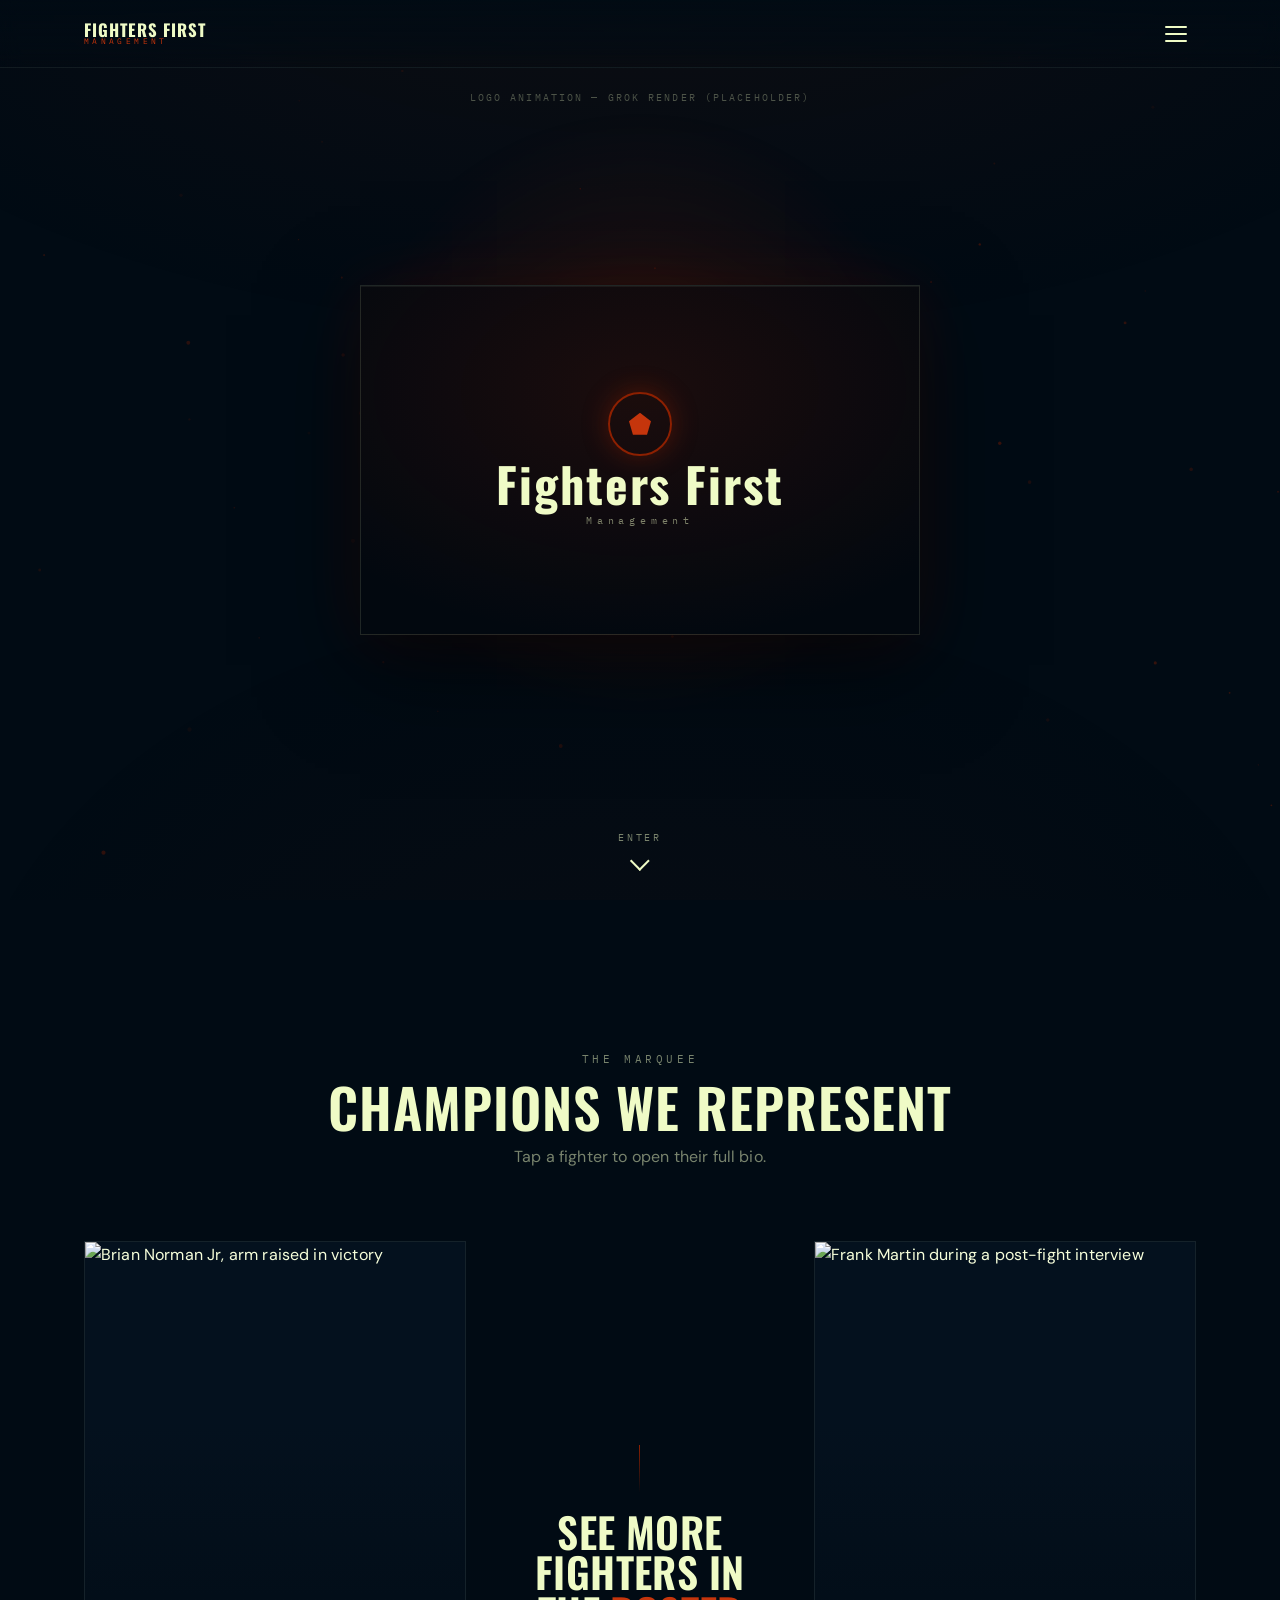
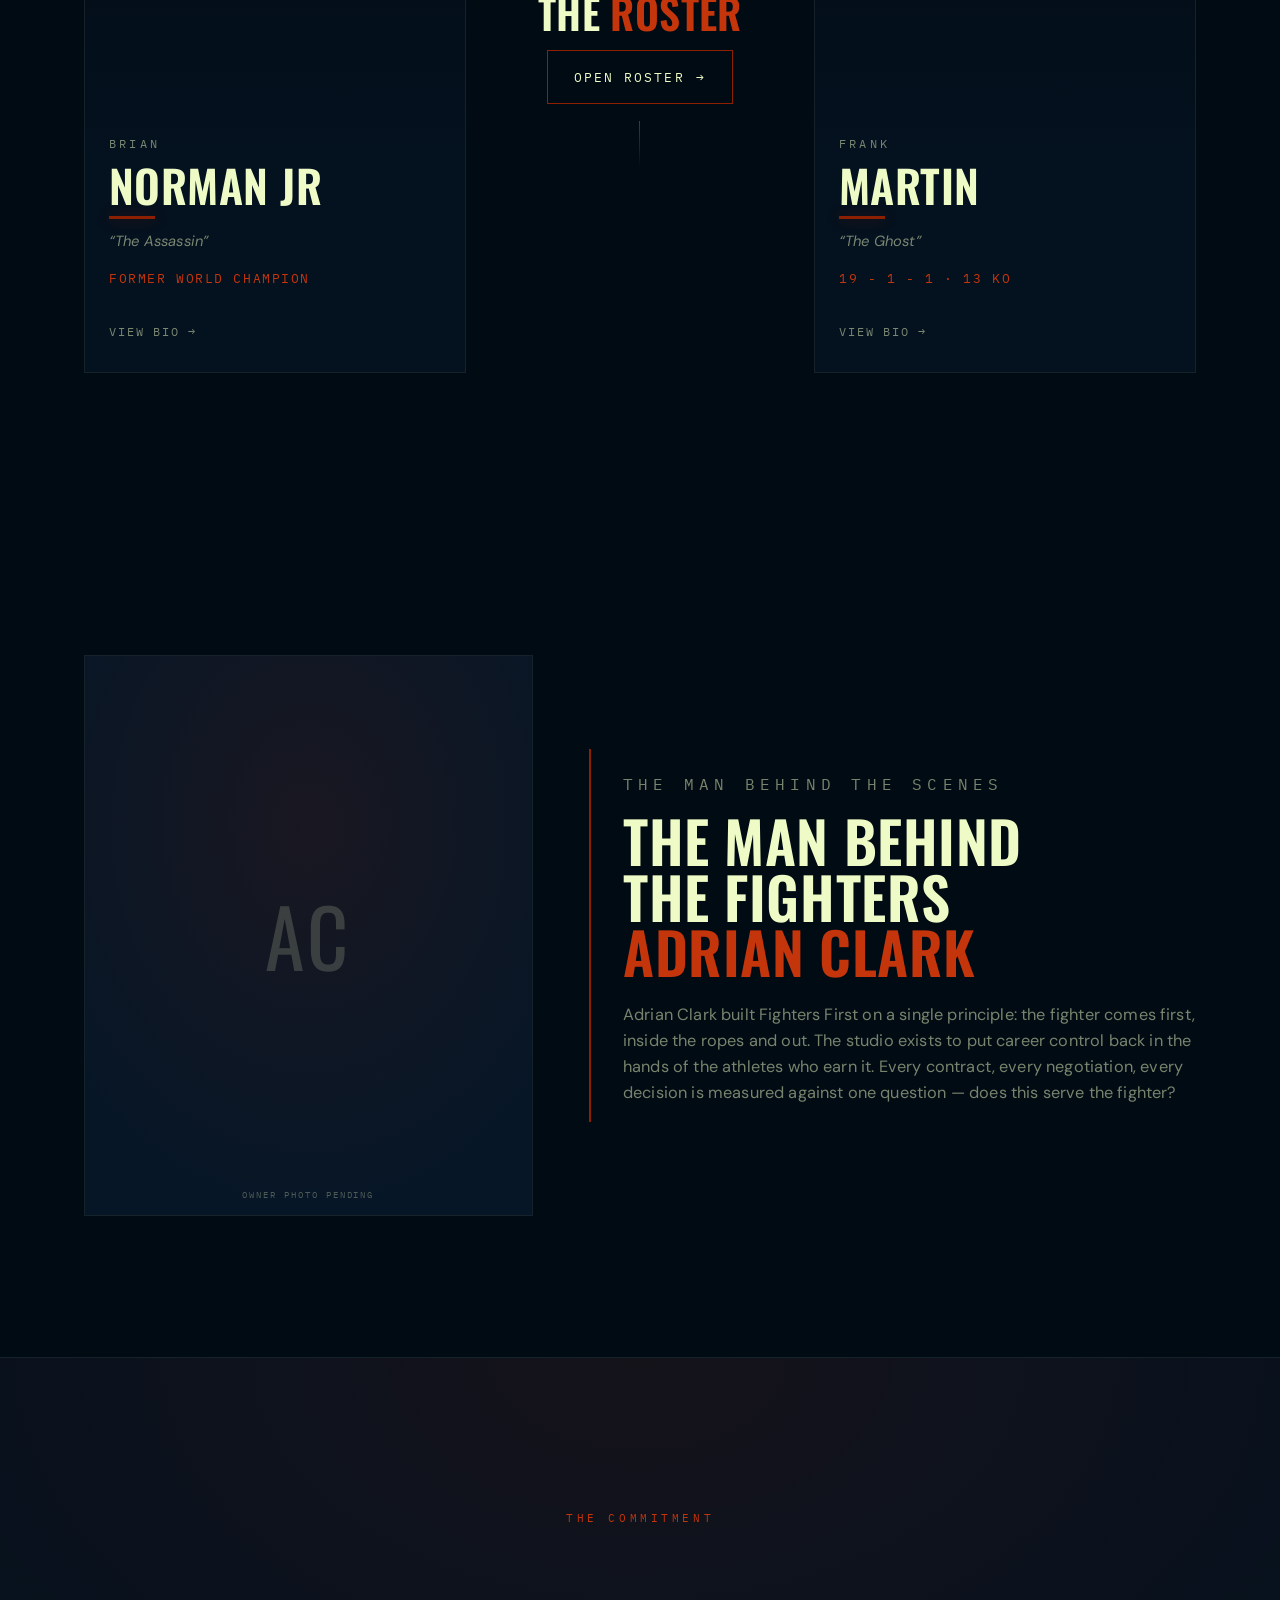
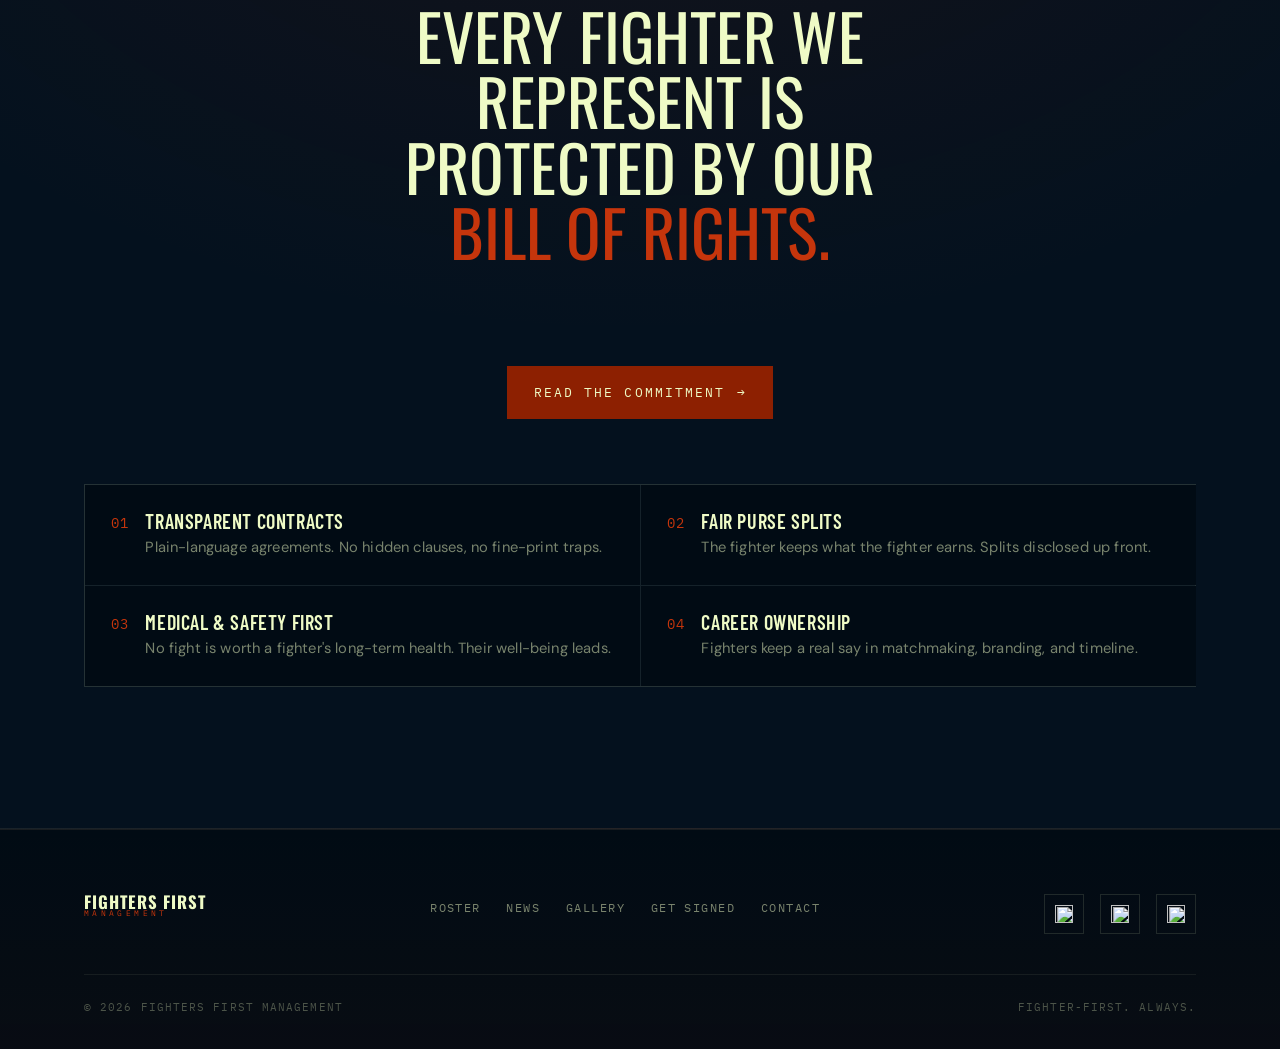
==== index.html @ c99db6a7 "Build Fighters First Management multi-page site Mobile-first vanilla HTML/CSS/JS site for fightersfi" ====
<!DOCTYPE html>
<html lang="en">
<head>
  <meta charset="UTF-8" />
  <meta name="viewport" content="width=device-width, initial-scale=1.0" />
  <title>Fighters First Management — Dark Luxury Boxing Management</title>
  <meta name="description" content="Fighters First Management — a fighter-first boxing management studio. Every fighter we represent is protected by our Bill of Rights." />

  <!-- Fonts -->
  <link rel="preconnect" href="https://fonts.googleapis.com" />
  <link rel="preconnect" href="https://fonts.gstatic.com" crossorigin />
  <link href="https://fonts.googleapis.com/css2?family=Oswald:wght@400;500;600;700&family=Barlow+Condensed:wght@500;600;700&family=IBM+Plex+Mono:wght@400;500;600&family=DM+Sans:opsz,wght@9..40,400;9..40,500&display=swap" rel="stylesheet" />

  <link rel="stylesheet" href="styles.css" />
  <noscript><style>.reveal{opacity:1!important;transform:none!important}</style></noscript>
</head>
<body>
  <!-- persistent spark backdrop -->
  <canvas id="spark-canvas" aria-hidden="true"></canvas>

  <!-- ===================== NAV ===================== -->
  <header class="nav">
    <div class="nav__inner">
      <a class="nav-brand" href="index.html" aria-label="Fighters First Management — home">
        <!-- logo-anim-container placeholder (nav variant) for injected mark -->
        <span class="nav-logo logo-anim-container--nav">
          <b>Fighters First</b>
          <span>Management</span>
        </span>
      </a>

      <nav class="nav__links" aria-label="Primary">
        <a href="fighters.html">Roster</a>
        <a href="news.html">News</a>
        <a href="gallery.html">Gallery</a>
        <a href="contact.html">Get Signed</a>
        <a href="contact.html#reach" class="nav__cta">Contact</a>
      </nav>

      <button class="nav__burger" aria-label="Open menu" aria-expanded="false" aria-controls="menu">
        <span></span><span></span><span></span>
      </button>
    </div>
  </header>

  <!-- full-screen overlay menu -->
  <nav class="nav__overlay" id="menu" aria-label="Mobile">
    <a href="fighters.html"><span class="idx">01</span> Roster</a>
    <a href="news.html"><span class="idx">02</span> News</a>
    <a href="gallery.html"><span class="idx">03</span> Gallery</a>
    <a href="contact.html"><span class="idx">04</span> Get Signed</a>
    <a href="contact.html#reach"><span class="idx">05</span> Contact</a>
  </nav>

  <main class="page">
    <!-- ===================== HERO ===================== -->
    <section class="hero">
      <p class="logo-note">Logo animation — Grok render (placeholder)</p>
      <div class="hero__glow" aria-hidden="true"></div>

      <!-- logo-anim-container: leave for injecting Grok animation later -->
      <div class="logo-anim-container" role="img" aria-label="Fighters First Management logo">
        <!-- PLACEHOLDER: replace .logo-fallback with rendered logo animation -->
        <div class="logo-fallback">
          <span class="emblem" aria-hidden="true"></span>
          <span class="mark">Fighters First</span>
          <span class="sub">Management</span>
        </div>
      </div>

      <a href="#featured" class="scroll-cue" aria-label="Scroll to fighters">
        <span>Enter</span>
        <span class="chev" aria-hidden="true"></span>
      </a>
    </section>

    <!-- ===================== FEATURED FIGHTERS ===================== -->
    <section class="section featured" id="featured">
      <div class="wrap">
        <div class="featured__head reveal">
          <p class="eyebrow">The Marquee</p>
          <h2>Champions We Represent</h2>
          <p>Tap a fighter to open their full bio.</p>
        </div>

        <div class="featured__grid">
          <!-- LEFT — Brian Norman Jr -->
          <a class="fcard reveal" data-delay="1" href="fighters.html?fighter=brian"
             aria-label="Brian Norman Jr — view full bio">
            <div class="fcard__media">
              <img src="https://static.wixstatic.com/media/1e0005_69a878da86a7429785004a36385ad197~mv2.jpg"
                   alt="Brian Norman Jr, arm raised in victory" loading="lazy" decoding="async" />
            </div>
            <div class="fcard__body">
              <p class="fcard__first">Brian</p>
              <h3 class="fcard__last">Norman Jr</h3>
              <p class="fcard__nick">&ldquo;The Assassin&rdquo;</p>
              <!-- data line spawns off the image -->
              <p class="fcard__data" data-line="Former World Champion">Former World Champion</p>
              <span class="fcard__view">View Bio <span aria-hidden="true">&rarr;</span></span>
            </div>
          </a>

          <!-- CENTER — roster CTA (per skeleton) -->
          <div class="roster-cta reveal" data-delay="2">
            <span class="rule" aria-hidden="true"></span>
            <h3>See more fighters in the <em>Roster</em></h3>
            <a class="btn" href="fighters.html">Open Roster <span class="arrow" aria-hidden="true">&rarr;</span></a>
            <span class="rule" aria-hidden="true"></span>
          </div>

          <!-- RIGHT — Frank Martin -->
          <a class="fcard reveal" data-delay="3" href="fighters.html?fighter=frank"
             aria-label="Frank Martin — view full bio">
            <div class="fcard__media">
              <img src="https://static.wixstatic.com/media/1e0005_d8a1cec409b442ae8f6fb10aa735d9eb~mv2.jpg"
                   alt="Frank Martin during a post-fight interview" loading="lazy" decoding="async" />
            </div>
            <div class="fcard__body">
              <p class="fcard__first">Frank</p>
              <h3 class="fcard__last">Martin</h3>
              <p class="fcard__nick">&ldquo;The Ghost&rdquo;</p>
              <p class="fcard__data" data-line="19 - 1 - 1  ·  13 KO">19 - 1 - 1  ·  13 KO</p>
              <span class="fcard__view">View Bio <span aria-hidden="true">&rarr;</span></span>
            </div>
          </a>
        </div>
      </div>
    </section>

    <!-- ===================== ADRIAN CLARK ===================== -->
    <section class="section owner" id="owner">
      <div class="wrap">
        <div class="owner__grid">
          <!-- owner hero pic -->
          <div class="owner__media reveal">
            <!-- PLACEHOLDER: Adrian Clark owner hero photo (no URL provided yet) -->
            <div class="ph-fill">
              <span class="ini">AC</span>
              <span class="tag">Owner Photo Pending</span>
            </div>
          </div>

          <div class="owner__body reveal" data-delay="1">
            <p class="eyebrow">The Man Behind The Scenes</p>
            <h2>The Man Behind<br />The Fighters<span class="name">Adrian Clark</span></h2>
            <!-- PLACEHOLDER copy — mission/philosophy, no fabricated biography -->
            <p>
              Adrian Clark built Fighters First on a single principle: the fighter comes first,
              inside the ropes and out. The studio exists to put career control back in the
              hands of the athletes who earn it. Every contract, every negotiation, every
              decision is measured against one question &mdash; does this serve the fighter?
            </p>
          </div>
        </div>
      </div>
    </section>

    <!-- ===================== BILL OF RIGHTS ===================== -->
    <section class="section bor" id="bill-of-rights">
      <div class="wrap">
        <p class="eyebrow reveal">The Commitment</p>
        <blockquote class="bor__quote reveal" data-delay="1">
          Every fighter we represent is protected by our <em>Bill of Rights.</em>
        </blockquote>
        <a class="btn btn--solid reveal" data-delay="2" href="#bor-list">
          Read The Commitment <span class="arrow" aria-hidden="true">&rarr;</span>
        </a>

        <!-- PLACEHOLDER: mission principles, not legal claims. Refine with real document. -->
        <ul class="bor-list" id="bor-list">
          <li class="reveal">
            <span class="num">01</span>
            <div>
              <h4>Transparent Contracts</h4>
              <p>Plain-language agreements. No hidden clauses, no fine-print traps.</p>
            </div>
          </li>
          <li class="reveal" data-delay="1">
            <span class="num">02</span>
            <div>
              <h4>Fair Purse Splits</h4>
              <p>The fighter keeps what the fighter earns. Splits disclosed up front.</p>
            </div>
          </li>
          <li class="reveal">
            <span class="num">03</span>
            <div>
              <h4>Medical &amp; Safety First</h4>
              <p>No fight is worth a fighter's long-term health. Their well-being leads.</p>
            </div>
          </li>
          <li class="reveal" data-delay="1">
            <span class="num">04</span>
            <div>
              <h4>Career Ownership</h4>
              <p>Fighters keep a real say in matchmaking, branding, and timeline.</p>
            </div>
          </li>
        </ul>
      </div>
    </section>
  </main>

  <!-- ===================== FOOTER ===================== -->
  <footer class="footer">
    <div class="wrap">
      <div class="footer__top">
        <a class="nav-brand" href="index.html" aria-label="Fighters First Management — home">
          <span class="nav-logo"><b>Fighters First</b><span>Management</span></span>
        </a>
        <ul class="footer__links">
          <li><a href="fighters.html">Roster</a></li>
          <li><a href="news.html">News</a></li>
          <li><a href="gallery.html">Gallery</a></li>
          <li><a href="contact.html">Get Signed</a></li>
          <li><a href="contact.html#reach">Contact</a></li>
        </ul>
        <div class="footer__social" aria-label="Social media">
          <a href="#" aria-label="Instagram" rel="noopener"><img src="https://cdn.simpleicons.org/instagram/EFFBC6" alt="" width="18" height="18" /></a>
          <a href="#" aria-label="X" rel="noopener"><img src="https://cdn.simpleicons.org/x/EFFBC6" alt="" width="18" height="18" /></a>
          <a href="#" aria-label="Facebook" rel="noopener"><img src="https://cdn.simpleicons.org/facebook/EFFBC6" alt="" width="18" height="18" /></a>
        </div>
      </div>
      <div class="footer__bar">
        <span>&copy; 2026 Fighters First Management</span>
        <span>Fighter-First. Always.</span>
      </div>
    </div>
  </footer>

  <script src="particles.js"></script>
  <script src="app.js"></script>
</body>
</html>
---- styles.css ----
/* ============================================================
   FIGHTERS FIRST MANAGEMENT — shared styles
   Design system:
     bg     #010B14   accent #8D2001   text #EFFBC6
   Vanilla CSS only. Mobile-first. Tested at 390px.
   ============================================================ */

/* ---------- Design tokens ---------- */
:root {
  --bg:            #010B14;
  --bg-panel:      #04111e;   /* lifted panel */
  --bg-panel-2:    #061626;
  --accent:        #8D2001;
  --accent-bright: #c5350c;
  --accent-glow:   rgba(141, 32, 1, 0.45);
  --text:          #EFFBC6;
  --text-muted:    rgba(239, 251, 198, 0.50);
  --text-faint:    rgba(239, 251, 198, 0.30);
  --hairline:      rgba(239, 251, 198, 0.12);
  --hairline-soft: rgba(239, 251, 198, 0.07);

  --font-display: 'Oswald', 'Barlow Condensed', sans-serif;
  --font-cond:    'Barlow Condensed', 'Oswald', sans-serif;
  --font-mono:    'IBM Plex Mono', 'Space Mono', monospace;
  --font-body:    'DM Sans', 'Inter', system-ui, sans-serif;

  --ease:     cubic-bezier(0.16, 1, 0.3, 1);
  --ease-out: cubic-bezier(0.32, 0.72, 0, 1);

  --maxw:   1240px;
  --nav-h:  68px;
  --pad-x:  clamp(1.25rem, 5vw, 4rem);
}

/* ---------- Reset / base ---------- */
*, *::before, *::after { box-sizing: border-box; }

html { -webkit-text-size-adjust: 100%; scroll-behavior: smooth; }

body {
  margin: 0;
  min-height: 100dvh;
  background: var(--bg);
  color: var(--text);
  font-family: var(--font-body);
  font-size: 16px;
  line-height: 1.6;
  letter-spacing: 0.01em;
  -webkit-font-smoothing: antialiased;
  text-rendering: optimizeLegibility;
  overflow-x: hidden;
}

img { max-width: 100%; display: block; }
a { color: inherit; text-decoration: none; }
button { font: inherit; color: inherit; cursor: pointer; border: none; background: none; }
ul { list-style: none; margin: 0; padding: 0; }

h1, h2, h3, h4 {
  font-family: var(--font-display);
  font-weight: 600;
  line-height: 1;
  text-transform: uppercase;
  letter-spacing: 0.01em;
  margin: 0;
}

::selection { background: var(--accent); color: var(--text); }

:focus-visible {
  outline: 2px solid var(--accent-bright);
  outline-offset: 3px;
  border-radius: 2px;
}

/* ---------- Persistent spark backdrop ---------- */
#spark-canvas {
  position: fixed;
  inset: 0;
  width: 100vw;
  height: 100dvh;
  z-index: 0;
  pointer-events: none;
  display: block;
}

/* radial ember vignette over the whole studio */
body::before {
  content: "";
  position: fixed;
  inset: 0;
  z-index: 0;
  pointer-events: none;
  background:
    radial-gradient(120% 80% at 50% -10%, rgba(141,32,1,0.10), transparent 60%),
    radial-gradient(100% 100% at 50% 120%, rgba(141,32,1,0.06), transparent 55%);
}

.page { position: relative; z-index: 1; }

/* ---------- Layout helpers ---------- */
.wrap {
  width: 100%;
  max-width: var(--maxw);
  margin-inline: auto;
  padding-inline: var(--pad-x);
}

.section { padding-block: clamp(4.5rem, 11vw, 9rem); }

.eyebrow {
  font-family: var(--font-mono);
  font-size: 0.7rem;
  letter-spacing: 0.32em;
  text-transform: uppercase;
  color: var(--accent-bright);
  display: inline-block;
}

/* Reveal-on-scroll (transform + opacity only) */
.reveal {
  opacity: 0;
  transform: translateY(26px);
  transition: opacity 0.85s var(--ease), transform 0.85s var(--ease);
  will-change: transform, opacity;
}
.reveal.in { opacity: 1; transform: none; }
.reveal[data-delay="1"] { transition-delay: 0.08s; }
.reveal[data-delay="2"] { transition-delay: 0.16s; }
.reveal[data-delay="3"] { transition-delay: 0.24s; }

/* ============================================================
   NAV
   ============================================================ */
.nav {
  position: fixed;
  top: 0; left: 0; right: 0;
  z-index: 60;
  height: var(--nav-h);
  display: flex;
  align-items: center;
  background: linear-gradient(180deg, rgba(1,11,20,0.92), rgba(1,11,20,0.55) 70%, transparent);
  backdrop-filter: blur(10px);
  -webkit-backdrop-filter: blur(10px);
  border-bottom: 1px solid var(--hairline-soft);
}
.nav__inner {
  width: 100%;
  max-width: var(--maxw);
  margin-inline: auto;
  padding-inline: var(--pad-x);
  display: flex;
  align-items: center;
  justify-content: space-between;
  gap: 1rem;
}

/* brand / logo placeholder (injectable) */
.nav-brand { display: flex; align-items: center; gap: 0.6rem; }
.nav-logo {
  /* placeholder slot for Grok-rendered mark — keep class for injection */
  font-family: var(--font-display);
  font-weight: 700;
  font-size: 1.05rem;
  letter-spacing: 0.06em;
  text-transform: uppercase;
  line-height: 0.95;
  display: flex;
  flex-direction: column;
}
.nav-logo b { color: var(--text); }
.nav-logo span {
  font-family: var(--font-mono);
  font-size: 0.5rem;
  letter-spacing: 0.42em;
  color: var(--accent-bright);
  font-weight: 400;
}

.nav__links { display: none; }

.nav__links a {
  font-family: var(--font-mono);
  font-size: 0.78rem;
  letter-spacing: 0.12em;
  text-transform: uppercase;
  color: var(--text-muted);
  position: relative;
  padding-block: 0.4rem;
  transition: color 0.4s var(--ease);
}
.nav__links a::after {
  content: "";
  position: absolute;
  left: 0; bottom: 0;
  width: 100%; height: 1px;
  background: var(--accent-bright);
  transform: scaleX(0);
  transform-origin: left;
  transition: transform 0.4s var(--ease);
}
.nav__links a:hover,
.nav__links a[aria-current="page"] { color: var(--text); }
.nav__links a:hover::after,
.nav__links a[aria-current="page"]::after { transform: scaleX(1); }

.nav__cta {
  font-family: var(--font-mono);
  font-size: 0.72rem;
  letter-spacing: 0.14em;
  text-transform: uppercase;
  color: var(--text);
  border: 1px solid var(--accent);
  padding: 0.55rem 1.05rem;
  transition: background 0.4s var(--ease), box-shadow 0.4s var(--ease);
}
.nav__cta:hover {
  background: var(--accent);
  box-shadow: 0 0 24px var(--accent-glow);
}

/* hamburger */
.nav__burger {
  display: inline-flex;
  flex-direction: column;
  justify-content: center;
  gap: 5px;
  width: 40px; height: 40px;
  padding: 9px;
  z-index: 80;
}
.nav__burger span {
  display: block;
  height: 2px;
  width: 100%;
  background: var(--text);
  border-radius: 2px;
  transition: transform 0.45s var(--ease-out), opacity 0.3s var(--ease);
}
body.menu-open .nav__burger span:nth-child(1) { transform: translateY(7px) rotate(45deg); }
body.menu-open .nav__burger span:nth-child(2) { opacity: 0; }
body.menu-open .nav__burger span:nth-child(3) { transform: translateY(-7px) rotate(-45deg); }

/* full-screen overlay menu */
.nav__overlay {
  position: fixed;
  inset: 0;
  z-index: 70;
  display: flex;
  flex-direction: column;
  justify-content: center;
  gap: 0.25rem;
  padding: var(--pad-x);
  background: rgba(1, 9, 16, 0.86);
  backdrop-filter: blur(18px);
  -webkit-backdrop-filter: blur(18px);
  opacity: 0;
  visibility: hidden;
  transition: opacity 0.5s var(--ease), visibility 0.5s;
}
body.menu-open .nav__overlay { opacity: 1; visibility: visible; }

.nav__overlay a {
  font-family: var(--font-display);
  font-size: clamp(2.2rem, 11vw, 3.6rem);
  text-transform: uppercase;
  color: var(--text);
  line-height: 1.05;
  padding-block: 0.35rem;
  border-bottom: 1px solid var(--hairline-soft);
  display: flex;
  align-items: baseline;
  gap: 0.9rem;
  transform: translateY(24px);
  opacity: 0;
  transition: transform 0.6s var(--ease), opacity 0.6s var(--ease), color 0.3s var(--ease);
}
.nav__overlay a .idx {
  font-family: var(--font-mono);
  font-size: 0.8rem;
  color: var(--accent-bright);
  letter-spacing: 0.1em;
}
.nav__overlay a:hover { color: var(--accent-bright); }
body.menu-open .nav__overlay a { transform: none; opacity: 1; }
body.menu-open .nav__overlay a:nth-child(1) { transition-delay: 0.10s; }
body.menu-open .nav__overlay a:nth-child(2) { transition-delay: 0.16s; }
body.menu-open .nav__overlay a:nth-child(3) { transition-delay: 0.22s; }
body.menu-open .nav__overlay a:nth-child(4) { transition-delay: 0.28s; }
body.menu-open .nav__overlay a:nth-child(5) { transition-delay: 0.34s; }
body.menu-open .nav__overlay a:nth-child(6) { transition-delay: 0.40s; }

/* ============================================================
   BUTTONS
   ============================================================ */
.btn {
  display: inline-flex;
  align-items: center;
  gap: 0.7rem;
  font-family: var(--font-mono);
  font-size: 0.82rem;
  letter-spacing: 0.16em;
  text-transform: uppercase;
  padding: 0.95rem 1.6rem;
  border: 1px solid var(--accent);
  color: var(--text);
  background: transparent;
  transition: background 0.45s var(--ease), box-shadow 0.45s var(--ease), transform 0.2s var(--ease);
}
.btn .arrow { transition: transform 0.45s var(--ease); }
.btn:hover { background: var(--accent); box-shadow: 0 0 30px var(--accent-glow); }
.btn:hover .arrow { transform: translateX(5px); }
.btn:active { transform: scale(0.98); }

.btn--solid { background: var(--accent); }
.btn--solid:hover { background: var(--accent-bright); }

.link-arrow {
  display: inline-flex;
  align-items: center;
  gap: 0.6rem;
  font-family: var(--font-mono);
  font-size: 0.82rem;
  letter-spacing: 0.16em;
  text-transform: uppercase;
  color: var(--text);
  transition: color 0.3s var(--ease);
}
.link-arrow .arrow { transition: transform 0.4s var(--ease); }
.link-arrow:hover { color: var(--accent-bright); }
.link-arrow:hover .arrow { transform: translateX(6px); }

/* ============================================================
   HERO
   ============================================================ */
.hero {
  position: relative;
  min-height: 100dvh;
  display: flex;
  flex-direction: column;
  align-items: center;
  justify-content: center;
  text-align: center;
  padding: calc(var(--nav-h) + 2rem) var(--pad-x) 5rem;
}

/* red glow radiating from logo center */
.hero__glow {
  position: absolute;
  top: 46%; left: 50%;
  width: min(80vw, 620px);
  aspect-ratio: 1;
  transform: translate(-50%, -50%);
  background: radial-gradient(circle, var(--accent-glow), rgba(141,32,1,0.12) 38%, transparent 68%);
  filter: blur(8px);
  pointer-events: none;
  animation: glowPulse 6s var(--ease) infinite;
}
@keyframes glowPulse {
  0%, 100% { opacity: 0.75; transform: translate(-50%, -50%) scale(1); }
  50%      { opacity: 1;    transform: translate(-50%, -50%) scale(1.06); }
}

/* framed logo box (per skeleton) — holds Grok animation later */
.logo-anim-container {
  position: relative;
  z-index: 1;
  width: min(86vw, 560px);
  aspect-ratio: 16 / 10;
  display: flex;
  flex-direction: column;
  align-items: center;
  justify-content: center;
  gap: 0.5rem;
  background:
    radial-gradient(120% 120% at 50% 30%, rgba(141,32,1,0.18), transparent 60%),
    #02080f;
  border: 1px solid var(--hairline);
  box-shadow:
    inset 0 1px 0 rgba(239,251,198,0.06),
    0 30px 90px rgba(0,0,0,0.6),
    0 0 60px rgba(141,32,1,0.18);
  padding: 2rem;
}
/* fallback wordmark — evokes the real emblem; replaced by injected animation */
.logo-fallback { display: flex; flex-direction: column; align-items: center; gap: 0.4rem; }
.logo-fallback .emblem {
  width: 64px; height: 64px;
  border-radius: 50%;
  border: 2px solid var(--accent);
  display: grid; place-items: center;
  box-shadow: 0 0 26px var(--accent-glow);
  position: relative;
}
.logo-fallback .emblem::after {
  content: "";
  width: 22px; height: 22px;
  background: var(--accent-bright);
  clip-path: polygon(50% 0, 100% 38%, 82% 100%, 18% 100%, 0 38%);
}
.logo-fallback .mark {
  font-family: var(--font-display);
  font-weight: 700;
  font-size: clamp(1.8rem, 7vw, 3rem);
  letter-spacing: 0.04em;
  line-height: 0.92;
}
.logo-fallback .sub {
  font-family: var(--font-mono);
  font-size: 0.6rem;
  letter-spacing: 0.5em;
  color: var(--text-muted);
}

.logo-note {
  position: absolute;
  top: calc(var(--nav-h) + 0.75rem);
  left: 50%; transform: translateX(-50%);
  font-family: var(--font-mono);
  font-size: 0.6rem;
  letter-spacing: 0.22em;
  text-transform: uppercase;
  color: var(--text-faint);
}

/* scroll indicator */
.scroll-cue {
  position: absolute;
  bottom: 2rem; left: 50%;
  transform: translateX(-50%);
  display: flex;
  flex-direction: column;
  align-items: center;
  gap: 0.55rem;
  color: var(--text);
}
.scroll-cue span {
  font-family: var(--font-mono);
  font-size: 0.6rem;
  letter-spacing: 0.3em;
  text-transform: uppercase;
  color: var(--text-muted);
}
.scroll-cue .chev {
  width: 14px; height: 14px;
  border-right: 2px solid var(--text);
  border-bottom: 2px solid var(--text);
  transform: rotate(45deg);
  animation: bob 1.8s var(--ease) infinite;
}
@keyframes bob {
  0%, 100% { transform: translateY(0) rotate(45deg); opacity: 0.5; }
  50%      { transform: translateY(7px) rotate(45deg); opacity: 1; }
}

/* ============================================================
   FEATURED FIGHTERS (skeleton: fighter | roster CTA | fighter)
   ============================================================ */
.featured { position: relative; }
.featured__head { text-align: center; margin-bottom: clamp(2.5rem, 6vw, 4.5rem); }
.featured__head h2 {
  font-size: clamp(2rem, 7vw, 3.4rem);
  letter-spacing: 0.02em;
}
.featured__head p { color: var(--text-muted); margin-top: 0.6rem; }

.featured__grid {
  display: grid;
  grid-template-columns: 1fr;
  gap: clamp(1.5rem, 4vw, 2.5rem);
  align-items: stretch;
}
@media (min-width: 900px) {
  .featured__grid {
    grid-template-columns: 1fr minmax(220px, 0.7fr) 1fr;
    align-items: center;
  }
}

/* fighter card */
.fcard {
  display: block;
  position: relative;
  overflow: hidden;
  background: var(--bg-panel);
  border: 1px solid var(--hairline-soft);
  transition: transform 0.5s var(--ease), box-shadow 0.5s var(--ease), border-color 0.5s var(--ease);
}
.fcard__media {
  position: relative;
  aspect-ratio: 3 / 4;
  overflow: hidden;
}
.fcard__media img {
  width: 100%; height: 100%;
  object-fit: cover;
  object-position: top center;
  filter: grayscale(0.35) contrast(1.05);
  transition: transform 0.7s var(--ease), filter 0.7s var(--ease);
}
.fcard__media::after {
  content: "";
  position: absolute;
  inset: 0;
  background: linear-gradient(180deg, transparent 35%, rgba(1,11,20,0.5) 70%, var(--bg-panel) 100%);
}
.fcard__body {
  position: relative;
  padding: 1.4rem 1.5rem 1.8rem;
  margin-top: -3rem;
  z-index: 2;
}
.fcard__first {
  font-family: var(--font-mono);
  font-size: 0.72rem;
  letter-spacing: 0.28em;
  text-transform: uppercase;
  color: var(--text-muted);
}
.fcard__last {
  font-family: var(--font-display);
  font-size: clamp(2rem, 5vw, 2.8rem);
  line-height: 0.92;
  margin-top: 0.1rem;
}
.fcard__last::after {
  content: "";
  display: block;
  width: 46px; height: 3px;
  margin-top: 0.6rem;
  background: var(--accent);
  box-shadow: 0 0 14px var(--accent-glow);
}
.fcard__nick {
  font-family: var(--font-body);
  font-style: italic;
  color: var(--text-muted);
  margin-top: 0.7rem;
  font-size: 0.92rem;
}
/* data line that "spawns off the image" */
.fcard__data {
  font-family: var(--font-mono);
  font-size: 0.82rem;
  letter-spacing: 0.12em;
  text-transform: uppercase;
  color: var(--accent-bright);
  margin-top: 0.6rem;
  min-height: 1.2em;
}
.fcard__view {
  margin-top: 1.3rem;
  font-family: var(--font-mono);
  font-size: 0.72rem;
  letter-spacing: 0.16em;
  text-transform: uppercase;
  color: var(--text-muted);
  display: inline-flex;
  gap: 0.5rem;
  transition: color 0.3s var(--ease);
}
.fcard:hover {
  transform: translateY(-6px);
  border-color: var(--accent);
  box-shadow: 0 26px 70px rgba(0,0,0,0.55), 0 0 40px rgba(141,32,1,0.22);
}
.fcard:hover .fcard__media img { transform: scale(1.05); filter: grayscale(0) contrast(1.08); }
.fcard:hover .fcard__last { color: #ffffff; }
.fcard:hover .fcard__view { color: var(--text); }

/* central roster CTA */
.roster-cta {
  text-align: center;
  display: flex;
  flex-direction: column;
  align-items: center;
  gap: 1.1rem;
  padding: clamp(1.5rem, 4vw, 2rem) 1rem;
}
.roster-cta h3 {
  font-size: clamp(1.7rem, 4.5vw, 2.6rem);
  line-height: 0.98;
  color: var(--text);
}
.roster-cta h3 em {
  font-style: normal;
  color: var(--accent-bright);
}
.roster-cta .rule {
  width: 1px; height: 48px;
  background: linear-gradient(var(--accent), transparent);
}
@media (max-width: 899px) {
  .roster-cta .rule { display: none; }
  .roster-cta { order: 0; }
}

/* ============================================================
   OWNER — ADRIAN CLARK
   ============================================================ */
.owner__grid {
  display: grid;
  grid-template-columns: 1fr;
  gap: clamp(1.8rem, 5vw, 3.5rem);
  align-items: center;
}
@media (min-width: 860px) {
  .owner__grid { grid-template-columns: 0.85fr 1.15fr; }
}
.owner__media {
  position: relative;
  aspect-ratio: 4 / 5;
  background: var(--bg-panel);
  border: 1px solid var(--hairline-soft);
  overflow: hidden;
}
.owner__media img {
  width: 100%; height: 100%;
  object-fit: cover;
  filter: grayscale(0.2) contrast(1.05);
}
.owner__media .ph-fill { position: absolute; inset: 0; }
.owner__body { border-left: 2px solid var(--accent); padding-left: clamp(1.2rem, 3vw, 2rem); }
.owner__body .eyebrow { margin-bottom: 1rem; }
.owner__body h2 {
  font-size: clamp(2.2rem, 6vw, 3.6rem);
  line-height: 0.96;
}
.owner__body h2 .name { color: var(--accent-bright); display: block; }
.owner__body p {
  color: var(--text-muted);
  max-width: 52ch;
  margin-top: 1.4rem;
  font-size: 1.02rem;
}

/* ============================================================
   BILL OF RIGHTS TEASER + SECTION
   ============================================================ */
.bor {
  text-align: center;
  background:
    radial-gradient(120% 90% at 50% 0%, rgba(141,32,1,0.12), transparent 60%),
    var(--bg-panel);
  border-block: 1px solid var(--hairline-soft);
}
.bor__quote {
  font-family: var(--font-display);
  font-size: clamp(2rem, 6.5vw, 4rem);
  line-height: 1.02;
  max-width: 16ch;
  margin-inline: auto;
  text-transform: uppercase;
}
.bor__quote em { color: var(--accent-bright); font-style: normal; }
.bor .btn { margin-top: 2.4rem; }

.bor-list {
  display: grid;
  grid-template-columns: 1fr;
  gap: 1px;
  margin-top: clamp(2.5rem, 6vw, 4rem);
  background: var(--hairline-soft);
  border: 1px solid var(--hairline-soft);
  text-align: left;
}
@media (min-width: 720px) { .bor-list { grid-template-columns: 1fr 1fr; } }
.bor-list li {
  background: var(--bg);
  padding: 1.6rem;
  display: flex;
  gap: 1rem;
}
.bor-list .num {
  font-family: var(--font-mono);
  color: var(--accent-bright);
  font-size: 0.9rem;
  letter-spacing: 0.1em;
}
.bor-list h4 { font-family: var(--font-cond); font-size: 1.25rem; letter-spacing: 0.03em; }
.bor-list p { color: var(--text-muted); font-size: 0.92rem; margin: 0.35rem 0 0; }

/* ============================================================
   FOOTER
   ============================================================ */
.footer {
  border-top: 1px solid var(--hairline-soft);
  padding-block: clamp(2.5rem, 6vw, 4rem) 2rem;
  background: linear-gradient(180deg, transparent, rgba(141,32,1,0.05));
}
.footer__top {
  display: flex;
  flex-direction: column;
  gap: 2rem;
  justify-content: space-between;
}
@media (min-width: 760px) { .footer__top { flex-direction: row; align-items: flex-start; } }
.footer__links {
  display: flex;
  flex-wrap: wrap;
  gap: 1rem 1.6rem;
}
.footer__links a {
  font-family: var(--font-mono);
  font-size: 0.76rem;
  letter-spacing: 0.12em;
  text-transform: uppercase;
  color: var(--text-muted);
  transition: color 0.3s var(--ease);
}
.footer__links a:hover { color: var(--text); }
.footer__social { display: flex; gap: 1rem; }
.footer__social a {
  width: 40px; height: 40px;
  display: grid; place-items: center;
  border: 1px solid var(--hairline);
  transition: border-color 0.4s var(--ease), background 0.4s var(--ease), transform 0.3s var(--ease);
}
.footer__social a:hover { border-color: var(--accent); background: rgba(141,32,1,0.12); transform: translateY(-3px); }
.footer__social img { width: 18px; height: 18px; }
.footer__bar {
  margin-top: 2.5rem;
  padding-top: 1.5rem;
  border-top: 1px solid var(--hairline-soft);
  display: flex;
  flex-wrap: wrap;
  gap: 0.6rem 1.5rem;
  justify-content: space-between;
  font-family: var(--font-mono);
  font-size: 0.68rem;
  letter-spacing: 0.1em;
  color: var(--text-faint);
  text-transform: uppercase;
}

/* ============================================================
   PAGE HEADERS (interior pages)
   ============================================================ */
.page-head {
  padding: calc(var(--nav-h) + clamp(3rem, 9vw, 6rem)) var(--pad-x) clamp(2rem, 5vw, 3.5rem);
  max-width: var(--maxw);
  margin-inline: auto;
}
.page-head .eyebrow { margin-bottom: 1rem; }
.page-head h1 {
  font-size: clamp(2.6rem, 10vw, 5.5rem);
  line-height: 0.92;
}
.page-head p { color: var(--text-muted); max-width: 56ch; margin-top: 1.2rem; font-size: 1.05rem; }

/* ============================================================
   FIGHTERS PAGE — two-panel
   ============================================================ */
.roster {
  max-width: var(--maxw);
  margin-inline: auto;
  padding: calc(var(--nav-h) + 1.5rem) var(--pad-x) clamp(3rem, 8vw, 6rem);
  display: grid;
  grid-template-columns: 1fr;
  gap: 1.5rem;
}
@media (min-width: 1000px) {
  .roster { grid-template-columns: 1fr 320px; gap: 2rem; align-items: start; }
}

/* LEFT: bio stage */
.stage {
  position: relative;
  background: var(--bg-panel);
  border: 1px solid var(--hairline-soft);
  display: grid;
  grid-template-columns: 1fr;
  min-height: 60vh;
}
@media (min-width: 680px) { .stage { grid-template-columns: 1fr 1.05fr; } }

.stage__media {
  position: relative;
  aspect-ratio: 3 / 4;
  overflow: hidden;
  background: var(--bg-panel-2);
}
@media (min-width: 680px) { .stage__media { aspect-ratio: auto; } }
.stage__media img {
  width: 100%; height: 100%;
  object-fit: cover;
  object-position: top center;
  filter: grayscale(1) contrast(1.12);
}
.stage__media::after {
  content: "";
  position: absolute; inset: 0;
  background: linear-gradient(180deg, transparent 50%, rgba(1,11,20,0.55));
}

.stage__info { padding: clamp(1.5rem, 4vw, 2.6rem); }
.stage__first {
  font-family: var(--font-mono);
  font-size: 0.8rem;
  letter-spacing: 0.3em;
  text-transform: uppercase;
  color: var(--text-muted);
}
.stage__last {
  font-family: var(--font-display);
  font-size: clamp(2.6rem, 8vw, 4.6rem);
  line-height: 0.88;
  margin-top: 0.15rem;
}
.stage__nick {
  font-style: italic;
  color: var(--text-muted);
  margin-top: 0.6rem;
}
.divider { height: 1px; background: var(--accent); margin-block: 1.5rem; box-shadow: 0 0 14px var(--accent-glow); opacity: 0.8; }

.stat-grid {
  display: grid;
  grid-template-columns: repeat(4, 1fr);
  gap: 0.75rem;
}
.stat {
  text-align: left;
}
.stat .num {
  font-family: var(--font-mono);
  font-size: clamp(1.8rem, 5vw, 2.6rem);
  font-weight: 700;
  line-height: 1;
  color: var(--text);
  text-shadow: 0 0 18px rgba(141,32,1,0.5);
}
.stat .lbl {
  display: block;
  font-family: var(--font-mono);
  font-size: 0.6rem;
  letter-spacing: 0.18em;
  text-transform: uppercase;
  color: var(--text-muted);
  margin-top: 0.4rem;
}

.measure-row { display: flex; flex-wrap: wrap; gap: 1.6rem; }
.measure { }
.measure .num { font-family: var(--font-mono); font-size: 1.4rem; font-weight: 700; }
.measure .lbl { display: block; font-family: var(--font-mono); font-size: 0.6rem; letter-spacing: 0.18em; text-transform: uppercase; color: var(--text-muted); margin-top: 0.2rem; }

.detail-grid {
  display: grid;
  grid-template-columns: 1fr 1fr;
  gap: 0.9rem 1.4rem;
}
.detail dt {
  font-family: var(--font-mono);
  font-size: 0.62rem;
  letter-spacing: 0.16em;
  text-transform: uppercase;
  color: var(--text-faint);
}
.detail dd {
  margin: 0.15rem 0 0;
  font-family: var(--font-mono);
  font-size: 0.92rem;
  color: var(--text);
}

/* fade transition between fighters */
.stage.swapping { opacity: 0; transition: opacity 0.3s var(--ease); }
.stage { transition: opacity 0.3s var(--ease); }

/* RIGHT: selector list */
.selector {
  position: relative;
  border: 1px solid var(--hairline-soft);
  background: var(--bg-panel);
  max-height: 70vh;
  overflow-y: auto;
}
@media (min-width: 1000px) { .selector { position: sticky; top: calc(var(--nav-h) + 1.5rem); } }
.selector__head {
  font-family: var(--font-mono);
  font-size: 0.66rem;
  letter-spacing: 0.22em;
  text-transform: uppercase;
  color: var(--text-muted);
  padding: 1rem 1.2rem;
  border-bottom: 1px solid var(--hairline-soft);
  position: sticky; top: 0;
  background: var(--bg-panel);
  z-index: 2;
}
.sel-item {
  display: flex;
  align-items: center;
  gap: 1rem;
  width: 100%;
  text-align: left;
  padding: 0.85rem 1.2rem;
  border-bottom: 1px solid var(--hairline-soft);
  border-left: 3px solid transparent;
  transition: background 0.35s var(--ease), border-color 0.35s var(--ease);
}
.sel-item:hover { background: rgba(141,32,1,0.08); }
.sel-item.active { border-left-color: var(--accent); background: rgba(141,32,1,0.12); }
.sel-thumb {
  width: 46px; height: 56px;
  flex: none;
  object-fit: cover;
  object-position: top center;
  filter: grayscale(1) contrast(1.1);
  background: var(--bg-panel-2);
  border: 1px solid var(--hairline-soft);
}
.sel-thumb.ph { display: grid; place-items: center; }
.sel-meta .nm {
  font-family: var(--font-cond);
  font-size: 1.1rem;
  letter-spacing: 0.04em;
  text-transform: uppercase;
  line-height: 1;
  color: var(--text-muted);
  transition: color 0.3s var(--ease);
}
.sel-item.active .nm { color: var(--text); }
.sel-meta .rec {
  font-family: var(--font-mono);
  font-size: 0.66rem;
  letter-spacing: 0.1em;
  color: var(--text-faint);
  margin-top: 0.2rem;
}

/* placeholder image block (fighters without a photo yet) */
.ph-fill {
  position: relative;
  width: 100%; height: 100%;
  display: grid;
  place-items: center;
  background:
    radial-gradient(120% 120% at 50% 30%, rgba(141,32,1,0.14), transparent 60%),
    var(--bg-panel-2);
  color: var(--text-faint);
}
.ph-fill .ini {
  font-family: var(--font-display);
  font-size: clamp(2.5rem, 8vw, 5rem);
  color: rgba(239,251,198,0.18);
  letter-spacing: 0.04em;
}
.ph-fill .tag {
  position: absolute;
  bottom: 0.8rem;
  font-family: var(--font-mono);
  font-size: 0.55rem;
  letter-spacing: 0.22em;
  text-transform: uppercase;
  color: var(--text-faint);
}

/* ============================================================
   CONTACT / GET SIGNED
   ============================================================ */
.form-wrap {
  max-width: 760px;
  margin-inline: auto;
  padding-inline: var(--pad-x);
  padding-bottom: clamp(4rem, 9vw, 7rem);
}
.form {
  display: grid;
  grid-template-columns: 1fr;
  gap: 1.4rem;
  background: var(--bg-panel);
  border: 1px solid var(--hairline-soft);
  padding: clamp(1.5rem, 5vw, 2.8rem);
}
@media (min-width: 640px) { .form { grid-template-columns: 1fr 1fr; } }
.field { display: flex; flex-direction: column; gap: 0.5rem; }
.field--full { grid-column: 1 / -1; }
.field label {
  font-family: var(--font-mono);
  font-size: 0.68rem;
  letter-spacing: 0.16em;
  text-transform: uppercase;
  color: var(--text-muted);
}
.field label .req { color: var(--accent-bright); }
.field input,
.field select,
.field textarea {
  width: 100%;
  background: var(--bg);
  border: 1px solid var(--hairline);
  color: var(--text);
  font-family: var(--font-body);
  font-size: 0.95rem;
  padding: 0.85rem 0.95rem;
  transition: border-color 0.3s var(--ease), box-shadow 0.3s var(--ease);
}
.field textarea { min-height: 130px; resize: vertical; }
.field input::placeholder,
.field textarea::placeholder { color: var(--text-faint); }
.field input:focus,
.field select:focus,
.field textarea:focus {
  outline: none;
  border-color: var(--accent);
  box-shadow: 0 0 0 1px var(--accent), 0 0 22px rgba(141,32,1,0.2);
}
.field select { appearance: none; cursor: pointer; }
.form__actions { grid-column: 1 / -1; display: flex; flex-wrap: wrap; align-items: center; gap: 1.2rem; }
.form__note { font-family: var(--font-mono); font-size: 0.66rem; letter-spacing: 0.1em; color: var(--text-faint); text-transform: uppercase; }
.form__success {
  grid-column: 1 / -1;
  display: none;
  align-items: flex-start;
  gap: 0.8rem;
  padding: 1.1rem 1.3rem;
  border: 1px solid var(--accent);
  background: rgba(141,32,1,0.12);
  color: var(--text);
  font-size: 0.95rem;
}
.form__success.show { display: flex; }
.form__success strong { font-family: var(--font-cond); letter-spacing: 0.04em; }

/* direct contact block */
.reach {
  max-width: var(--maxw);
  margin-inline: auto;
  padding: clamp(2rem,5vw,3.5rem) var(--pad-x) clamp(4rem,8vw,6rem);
  display: grid;
  gap: 1.5rem;
  grid-template-columns: 1fr;
}
@media (min-width: 720px) { .reach { grid-template-columns: repeat(3, 1fr); } }
.reach__item { border-top: 2px solid var(--accent); padding-top: 1.1rem; }
.reach__item .k { font-family: var(--font-mono); font-size: 0.64rem; letter-spacing: 0.2em; text-transform: uppercase; color: var(--text-muted); }
.reach__item .v { font-family: var(--font-cond); font-size: 1.3rem; margin-top: 0.4rem; letter-spacing: 0.02em; }

/* ============================================================
   NEWS + GALLERY GRIDS
   ============================================================ */
.card-grid {
  max-width: var(--maxw);
  margin-inline: auto;
  padding: 0 var(--pad-x) clamp(4rem, 9vw, 7rem);
  display: grid;
  grid-template-columns: 1fr;
  gap: 1.4rem;
}
@media (min-width: 640px) { .card-grid { grid-template-columns: 1fr 1fr; } }
@media (min-width: 980px) { .card-grid { grid-template-columns: repeat(3, 1fr); } }

.news-card {
  background: var(--bg-panel);
  border: 1px solid var(--hairline-soft);
  overflow: hidden;
  transition: transform 0.5s var(--ease), border-color 0.5s var(--ease), box-shadow 0.5s var(--ease);
}
.news-card:hover { transform: translateY(-5px); border-color: var(--accent); box-shadow: 0 22px 60px rgba(0,0,0,0.5); }
.news-card__media { aspect-ratio: 16 / 10; position: relative; overflow: hidden; }
.news-card__body { padding: 1.3rem 1.4rem 1.6rem; }
.news-card__date { font-family: var(--font-mono); font-size: 0.66rem; letter-spacing: 0.16em; text-transform: uppercase; color: var(--accent-bright); }
.news-card__body h3 { font-family: var(--font-cond); font-size: 1.35rem; letter-spacing: 0.02em; margin-top: 0.6rem; line-height: 1.1; }
.news-card__body p { color: var(--text-muted); font-size: 0.9rem; margin-top: 0.6rem; }

/* gallery */
.gallery-grid {
  max-width: var(--maxw);
  margin-inline: auto;
  padding: 0 var(--pad-x) clamp(4rem, 9vw, 7rem);
  display: grid;
  grid-template-columns: repeat(2, 1fr);
  gap: 0.9rem;
}
@media (min-width: 760px) { .gallery-grid { grid-template-columns: repeat(3, 1fr); gap: 1rem; } }
.tile {
  position: relative;
  overflow: hidden;
  background: var(--bg-panel);
  border: 1px solid var(--hairline-soft);
}
.tile:nth-child(4n+1) { grid-row: span 2; }
.tile::after {
  content: "";
  position: absolute; inset: 0;
  background: linear-gradient(180deg, transparent 55%, rgba(1,11,20,0.6));
  opacity: 0;
  transition: opacity 0.5s var(--ease);
}
.tile:hover::after { opacity: 1; }
.tile .ph-fill { aspect-ratio: 1; min-height: 180px; }
.tile:nth-child(4n+1) .ph-fill { aspect-ratio: auto; height: 100%; min-height: 360px; }
.tile .cap {
  position: absolute;
  left: 1rem; bottom: 0.9rem;
  z-index: 2;
  font-family: var(--font-mono);
  font-size: 0.64rem;
  letter-spacing: 0.16em;
  text-transform: uppercase;
  color: var(--text);
  opacity: 0;
  transform: translateY(8px);
  transition: opacity 0.5s var(--ease), transform 0.5s var(--ease);
}
.tile:hover .cap { opacity: 1; transform: none; }

/* ---------- Reduced motion ---------- */
@media (prefers-reduced-motion: reduce) {
  *, *::before, *::after {
    animation-duration: 0.001ms !important;
    animation-iteration-count: 1 !important;
    transition-duration: 0.001ms !important;
    scroll-behavior: auto !important;
  }
  .reveal { opacity: 1; transform: none; }
}
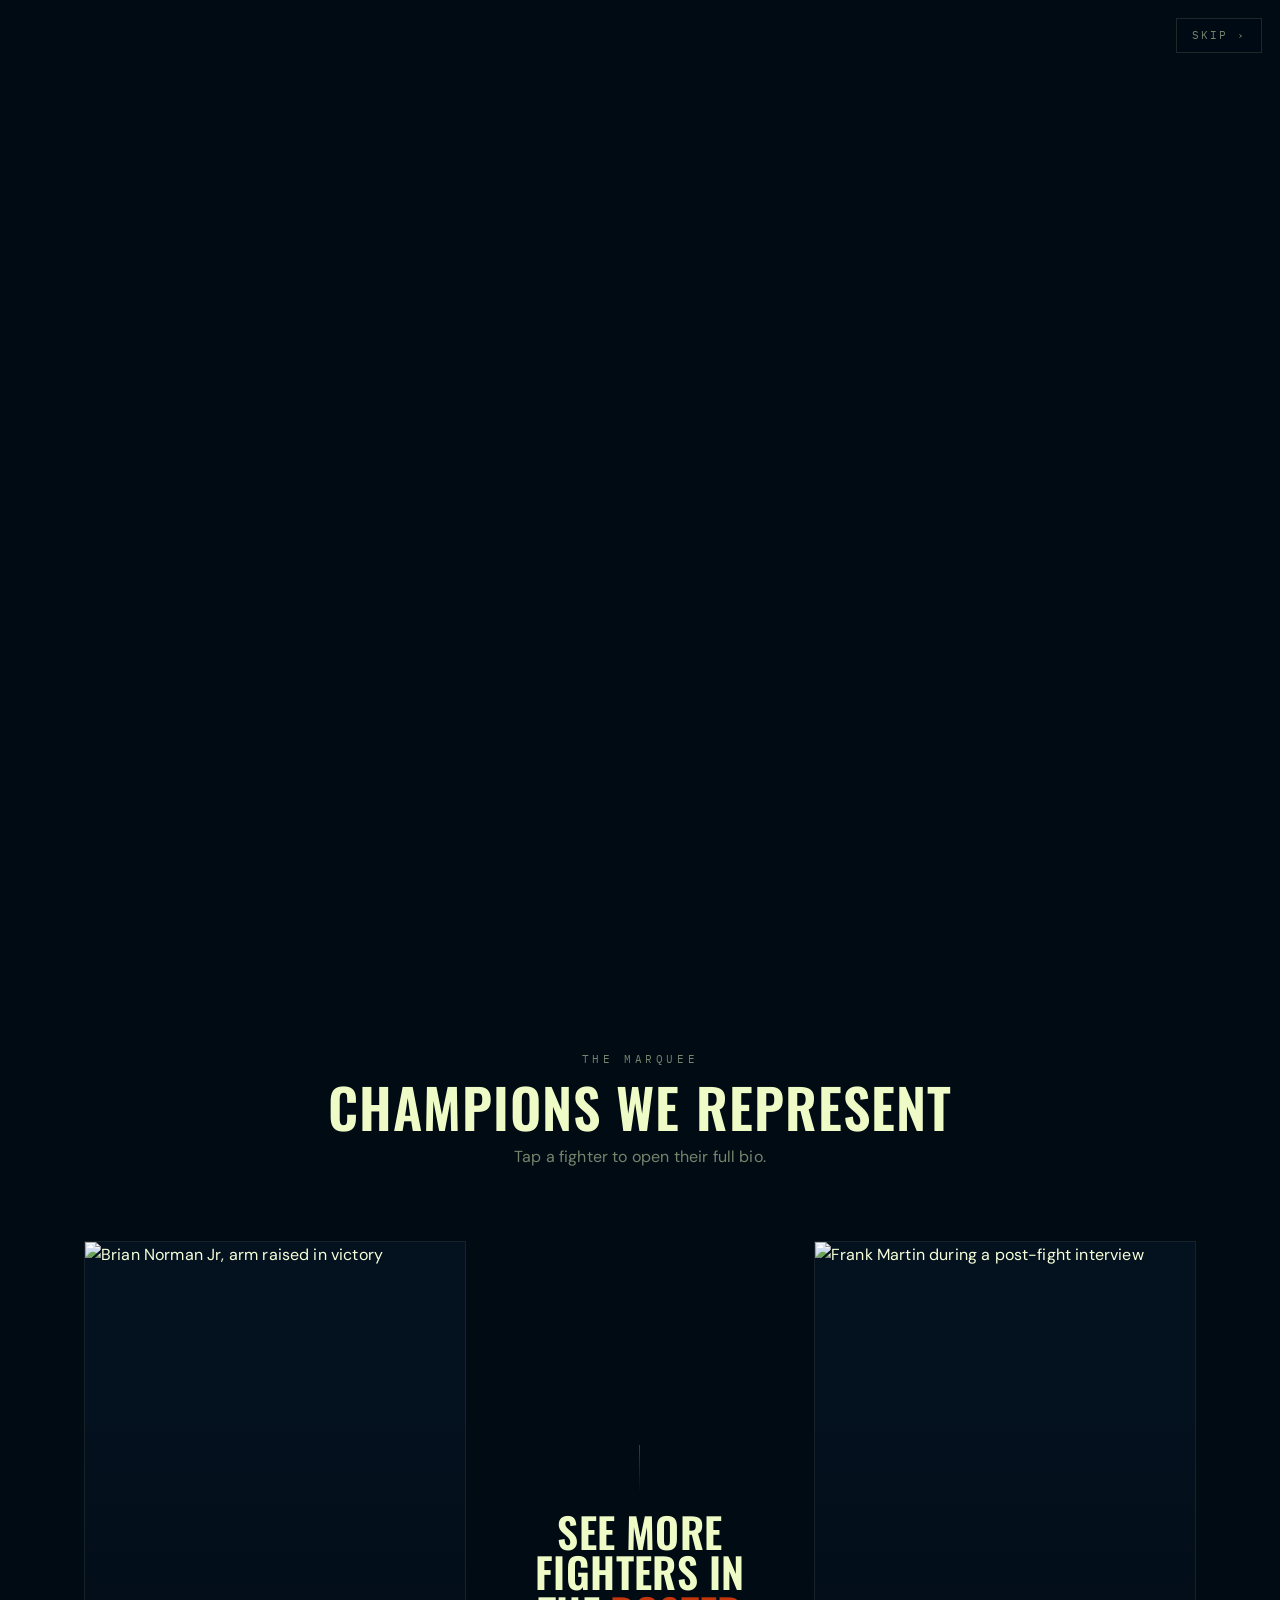
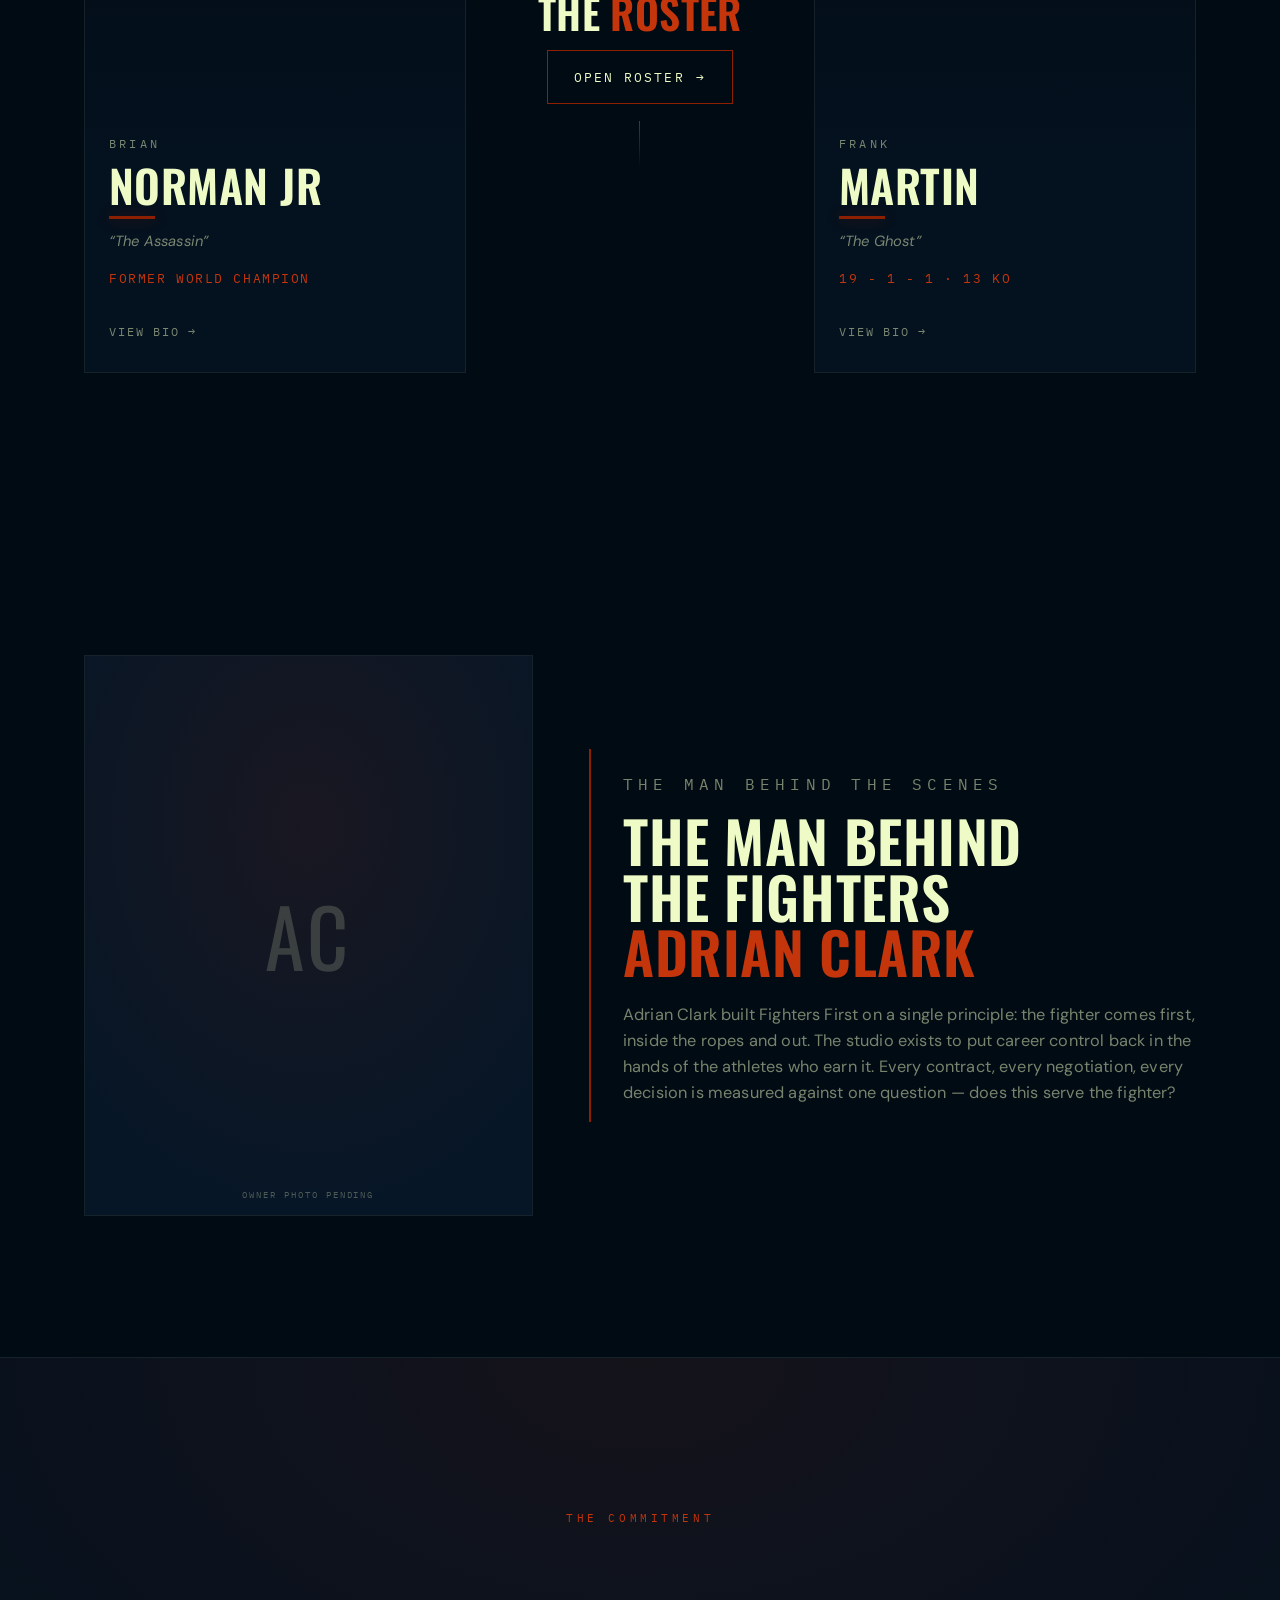
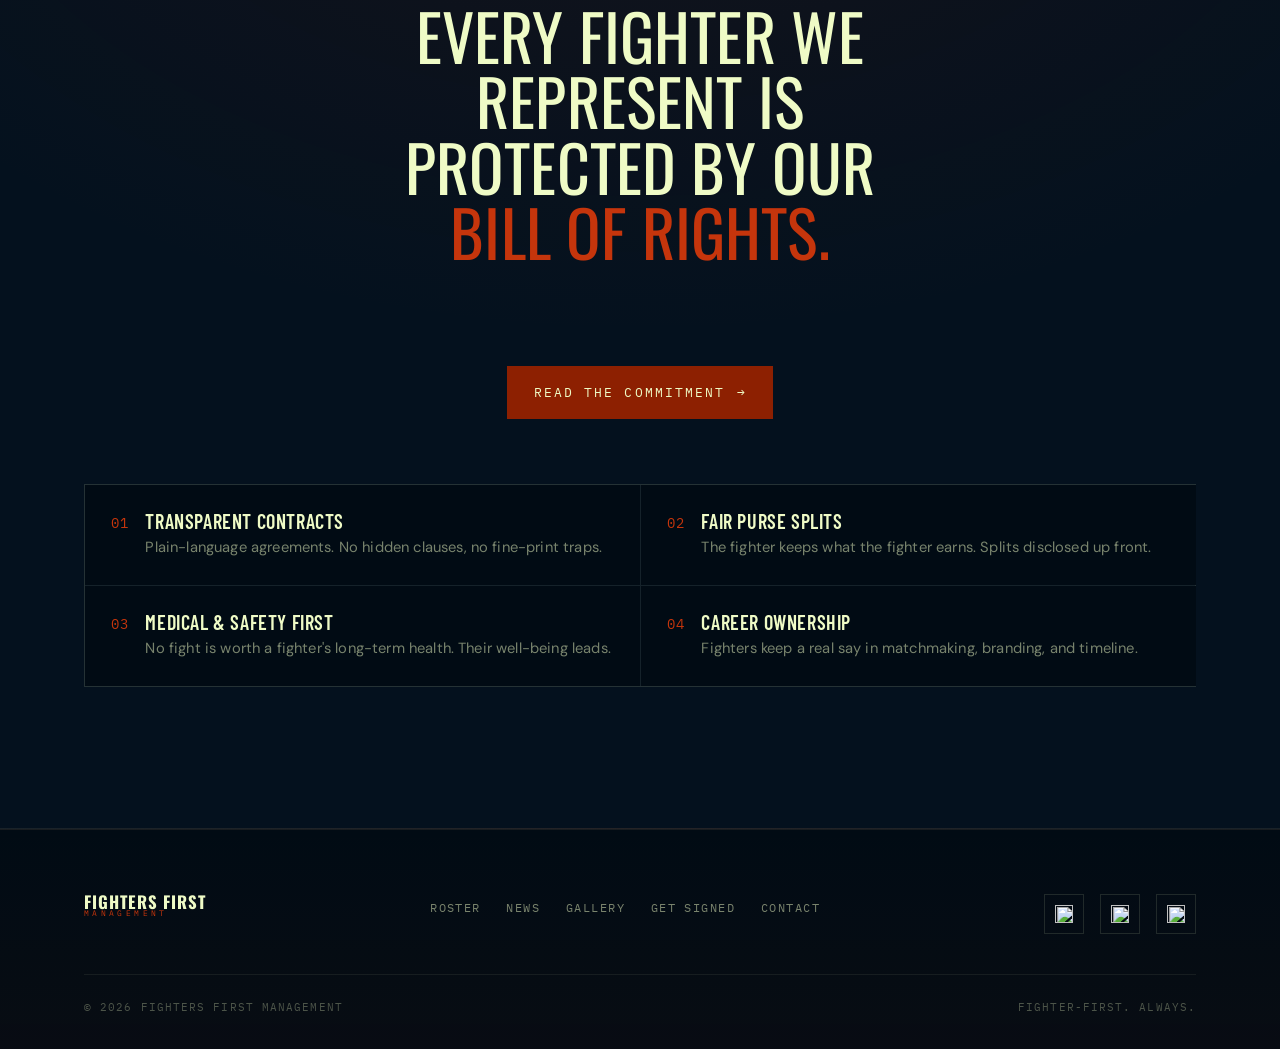
==== commit efe773ad: "Add intro animation that shrinks into the hero logo Wire the supplied Grok logo animation (assets/ff" ====
--- a/index.html
+++ b/index.html
@@ -12,9 +12,18 @@
   <link href="https://fonts.googleapis.com/css2?family=Oswald:wght@400;500;600;700&family=Barlow+Condensed:wght@500;600;700&family=IBM+Plex+Mono:wght@400;500;600&family=DM+Sans:opsz,wght@9..40,400;9..40,500&display=swap" rel="stylesheet" />
 
   <link rel="stylesheet" href="styles.css" />
-  <noscript><style>.reveal{opacity:1!important;transform:none!important}</style></noscript>
+  <noscript><style>.reveal{opacity:1!important;transform:none!important}.intro{display:none!important}body.intro-active{overflow:auto!important}</style></noscript>
 </head>
-<body>
+<body class="intro-active">
+  <!-- ===== INTRO ANIMATION: plays full-screen on load, then FLIP-shrinks
+       down into the hero logo and hands off to the looping logo video ===== -->
+  <div class="intro" id="intro">
+    <button class="intro__skip" type="button" aria-label="Skip intro">Skip &rsaquo;</button>
+    <video class="intro__video" muted playsinline autoplay preload="auto">
+      <source src="assets/ff-animation.mp4" type="video/mp4" />
+    </video>
+  </div>
+
   <!-- persistent spark backdrop -->
   <canvas id="spark-canvas" aria-hidden="true"></canvas>
 
@@ -58,11 +67,15 @@
       <p class="logo-note">Logo animation — Grok render (placeholder)</p>
       <div class="hero__glow" aria-hidden="true"></div>
 
-      <!-- logo-anim-container: leave for injecting Grok animation later -->
+      <!-- logo-anim-container: now holds the Grok-rendered logo animation.
+           The intro video shrinks into this box and hands off to this loop. -->
       <div class="logo-anim-container" role="img" aria-label="Fighters First Management logo">
-        <!-- PLACEHOLDER: replace .logo-fallback with rendered logo animation -->
-        <div class="logo-fallback">
-          <span class="emblem" aria-hidden="true"></span>
+        <video class="logo-video" muted loop playsinline autoplay preload="auto">
+          <source src="assets/ff-animation.mp4" type="video/mp4" />
+        </video>
+        <!-- fallback wordmark if video can't play -->
+        <div class="logo-fallback" aria-hidden="true">
+          <span class="emblem"></span>
           <span class="mark">Fighters First</span>
           <span class="sub">Management</span>
         </div>
--- a/styles.css
+++ b/styles.css
@@ -361,10 +361,11 @@
   50%      { opacity: 1;    transform: translate(-50%, -50%) scale(1.06); }
 }
 
-/* framed logo box (per skeleton) — holds Grok animation later */
+/* framed logo box (per skeleton) — holds the Grok logo animation */
 .logo-anim-container {
   position: relative;
   z-index: 1;
+  overflow: hidden;
   width: min(86vw, 560px);
   aspect-ratio: 16 / 10;
   display: flex;
@@ -383,7 +384,17 @@
   padding: 2rem;
 }
 /* fallback wordmark — evokes the real emblem; replaced by injected animation */
-.logo-fallback { display: flex; flex-direction: column; align-items: center; gap: 0.4rem; }
+/* logo video sits on top of the fallback wordmark */
+.logo-video {
+  position: absolute;
+  inset: 0;
+  width: 100%;
+  height: 100%;
+  object-fit: contain;
+  z-index: 1;            /* transparent — fallback wordmark shows if it can't decode */
+}
+.logo-video.failed { display: none; }
+.logo-fallback { position: relative; z-index: 0; display: flex; flex-direction: column; align-items: center; gap: 0.4rem; }
 .logo-fallback .emblem {
   width: 64px; height: 64px;
   border-radius: 50%;
@@ -1107,7 +1118,58 @@
 }
 .tile:hover .cap { opacity: 1; transform: none; }
 
+/* ============================================================
+   INTRO ANIMATION OVERLAY
+   ============================================================ */
+.intro {
+  position: fixed;
+  inset: 0;
+  z-index: 200;
+  display: grid;
+  place-items: center;
+  background: var(--bg);
+  opacity: 1;
+  transition: opacity 0.7s var(--ease), background 0.9s var(--ease);
+}
+.intro.out {
+  opacity: 0;
+  background: transparent;
+  pointer-events: none;
+}
+.intro__video {
+  width: 100%;
+  height: 100%;
+  object-fit: contain;
+  will-change: transform;
+}
+.intro__skip {
+  position: absolute;
+  top: 1.1rem;
+  right: 1.1rem;
+  z-index: 2;
+  font-family: var(--font-mono);
+  font-size: 0.68rem;
+  letter-spacing: 0.18em;
+  text-transform: uppercase;
+  color: var(--text-muted);
+  border: 1px solid var(--hairline);
+  padding: 0.5rem 0.95rem;
+  background: rgba(1, 11, 20, 0.45);
+  backdrop-filter: blur(6px);
+  -webkit-backdrop-filter: blur(6px);
+  transition: color 0.3s var(--ease), border-color 0.3s var(--ease);
+}
+.intro__skip:hover { color: var(--text); border-color: var(--accent); }
+/* lock scroll while the intro plays (released by JS; noscript fallback in <head>) */
+body.intro-active { overflow: hidden; }
+
 /* ---------- Reduced motion ---------- */
+@media (prefers-reduced-motion: reduce) {
+  /* skip the cinematic intro; show the static logo wordmark */
+  .intro { display: none !important; }
+  .logo-video { display: none !important; }
+  body.intro-active { overflow: visible !important; }
+}
 @media (prefers-reduced-motion: reduce) {
   *, *::before, *::after {
     animation-duration: 0.001ms !important;
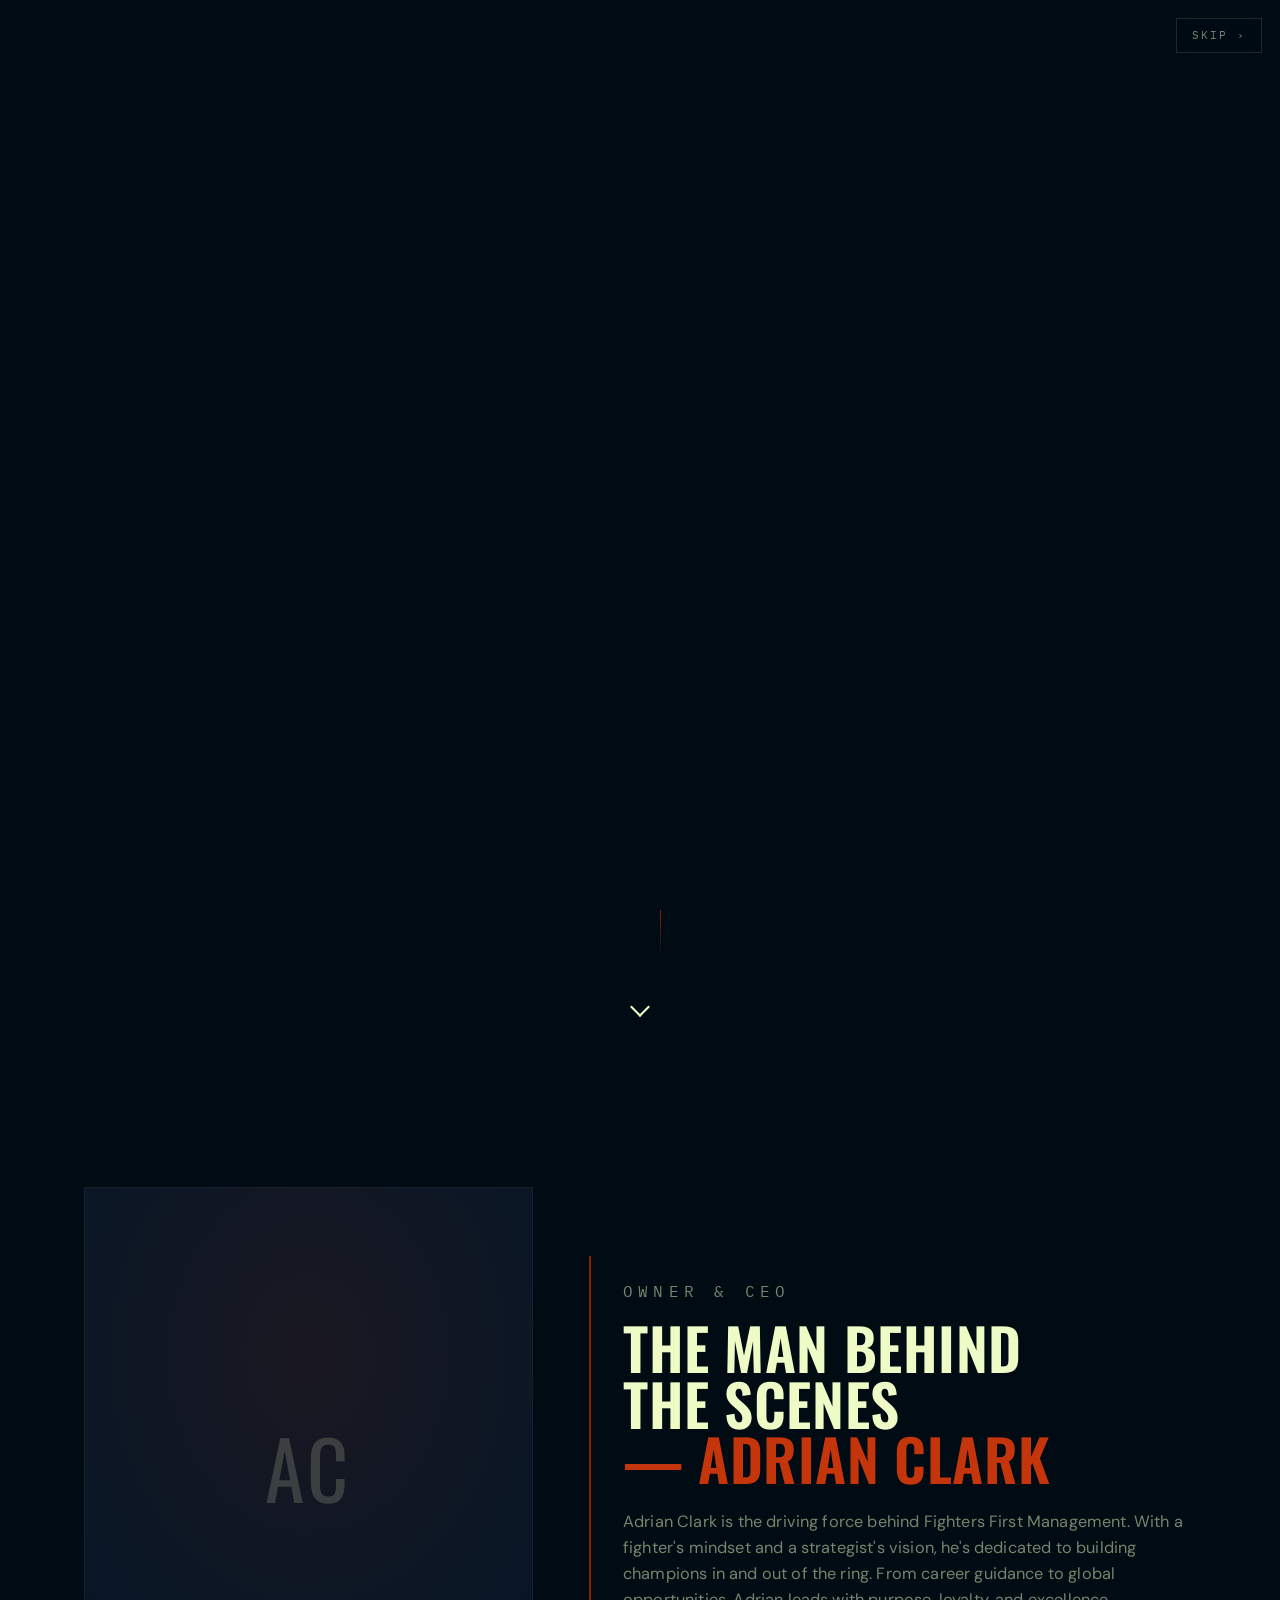
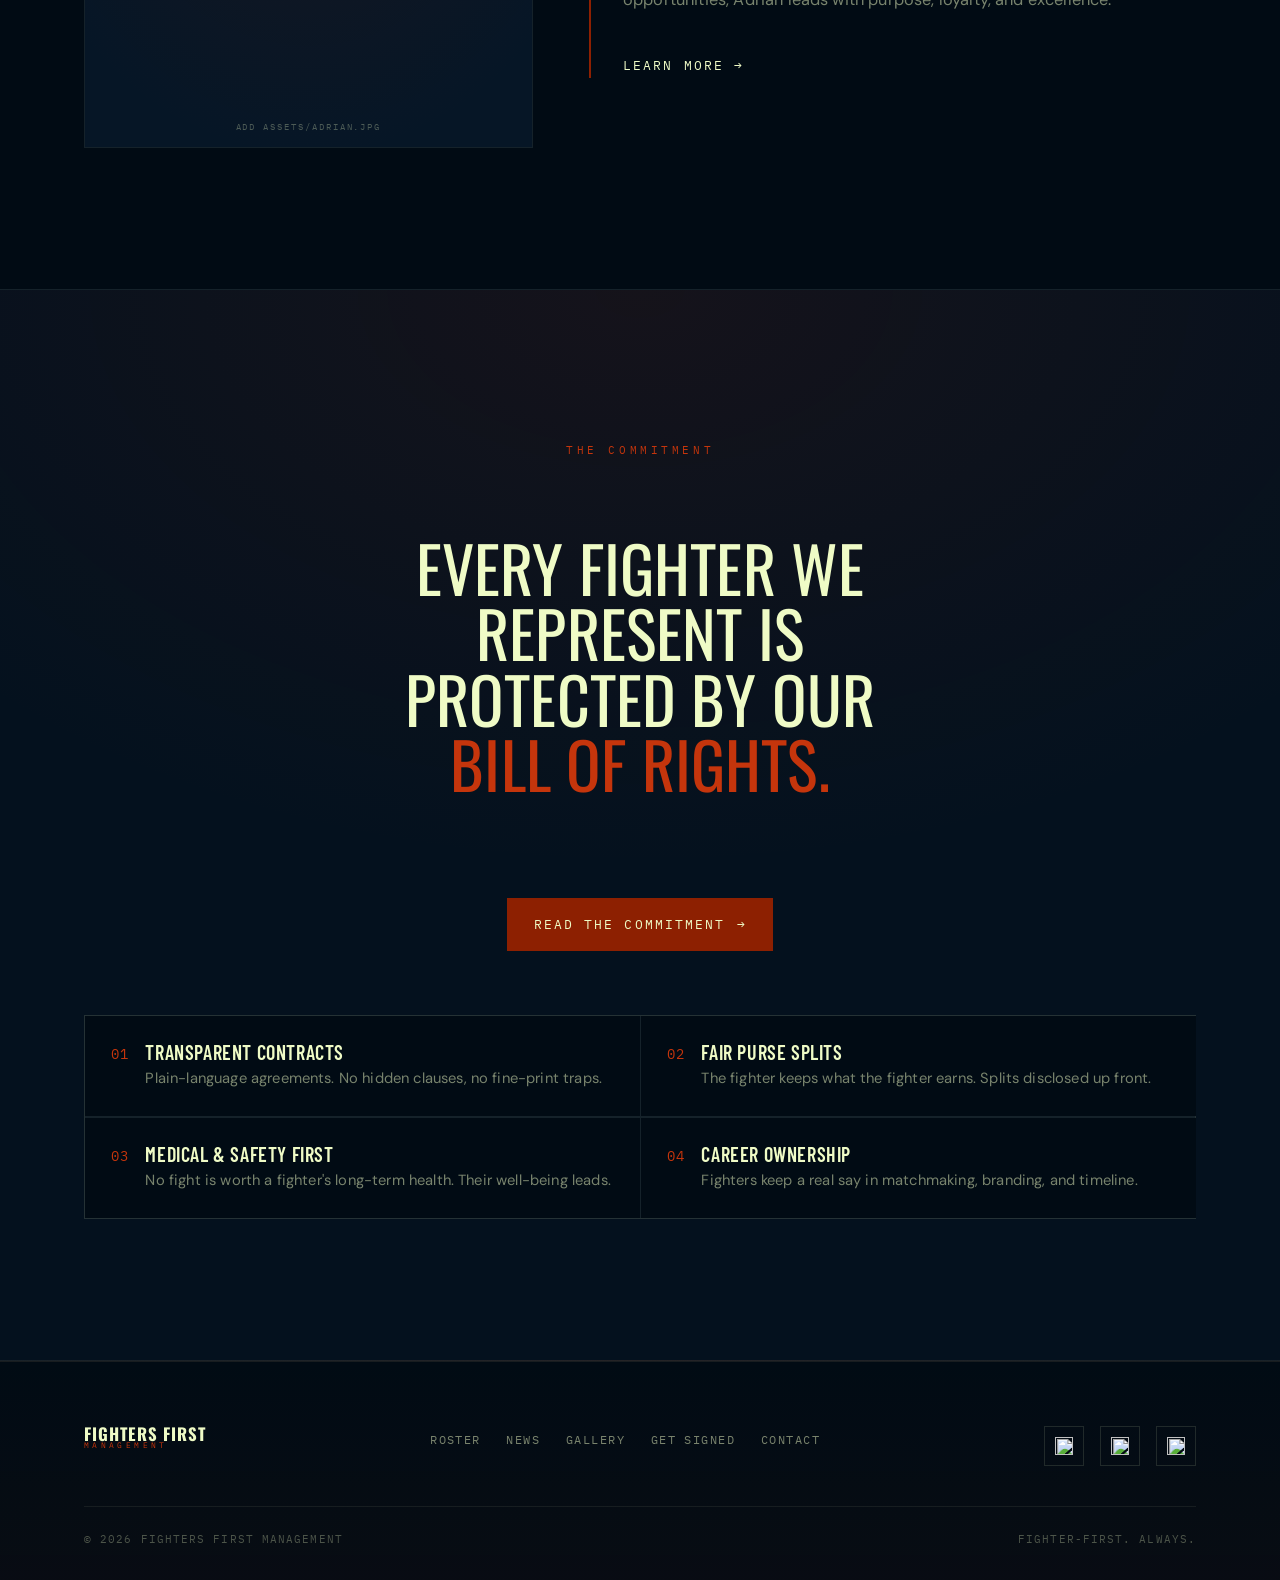
==== commit bac7ac95: "Rebuild homepage hero into unified cinematic composition Match the reference: merge the logo, both f" ====
--- a/index.html
+++ b/index.html
@@ -62,108 +62,99 @@
   </nav>
 
   <main class="page">
-    <!-- ===================== HERO ===================== -->
-    <section class="hero">
-      <p class="logo-note">Logo animation — Grok render (placeholder)</p>
+    <!-- ===================== HERO — unified cinematic composition ===================== -->
+    <section class="hero" id="top">
+      <div class="hero__beams" aria-hidden="true"></div>
       <div class="hero__glow" aria-hidden="true"></div>
 
-      <!-- logo-anim-container: now holds the Grok-rendered logo animation.
-           The intro video shrinks into this box and hands off to this loop. -->
-      <div class="logo-anim-container" role="img" aria-label="Fighters First Management logo">
-        <video class="logo-video" muted loop playsinline autoplay preload="auto">
-          <source src="assets/ff-animation.mp4" type="video/mp4" />
-        </video>
-        <!-- fallback wordmark if video can't play -->
-        <div class="logo-fallback" aria-hidden="true">
-          <span class="emblem"></span>
-          <span class="mark">Fighters First</span>
-          <span class="sub">Management</span>
-        </div>
-      </div>
-
-      <a href="#featured" class="scroll-cue" aria-label="Scroll to fighters">
-        <span>Enter</span>
+      <!-- LOGO (top center). The intro video shrinks into this box. -->
+      <div class="hero__logo">
+        <div class="logo-anim-container" role="img" aria-label="Fighters First Management logo">
+          <video class="logo-video" muted loop playsinline autoplay preload="auto">
+            <source src="assets/ff-animation.mp4" type="video/mp4" />
+          </video>
+          <!-- fallback wordmark if video can't play -->
+          <div class="logo-fallback" aria-hidden="true">
+            <span class="emblem"></span>
+            <span class="mark">Fighters First</span>
+            <span class="sub">Management</span>
+          </div>
+        </div>
+      </div>
+
+      <!-- STAGE: left cutout | roster CTA | right cutout -->
+      <div class="hero__stage">
+        <!-- LEFT — Brian Norman Jr.  Drop assets/brian-cutout.png (transparent PNG)
+             and it is used automatically; otherwise it falls back to the Wix photo. -->
+        <a class="fighter fighter--left reveal" href="fighters.html?fighter=brian"
+           aria-label="Brian Norman Jr — view full bio">
+          <img class="fighter__cut" src="assets/brian-cutout.png"
+               onerror="this.onerror=null;this.src='https://static.wixstatic.com/media/1e0005_69a878da86a7429785004a36385ad197~mv2.jpg';this.classList.add('is-photo')"
+               alt="Brian Norman Jr" decoding="async" />
+          <span class="fighter__label">
+            <span class="fighter__first">Brian</span>
+            <span class="fighter__last">Norman Jr</span>
+            <span class="fighter__nick">&ldquo;The Assassin&rdquo;</span>
+            <span class="fighter__data" data-line="Former World Champion">Former World Champion</span>
+            <span class="fighter__view">View Bio <span aria-hidden="true">&rarr;</span></span>
+          </span>
+        </a>
+
+        <!-- CENTER — roster CTA (kept; works well) -->
+        <div class="roster-cta reveal" data-delay="1">
+          <span class="rule" aria-hidden="true"></span>
+          <h2 class="roster-cta__title">See More<br />Fighters<br />In The<br /><em>Roster</em></h2>
+          <a class="btn" href="fighters.html">Open Roster <span class="arrow" aria-hidden="true">&rarr;</span></a>
+          <span class="rule" aria-hidden="true"></span>
+        </div>
+
+        <!-- RIGHT — Frank Martin.  Drop assets/frank-cutout.png for a clean cutout. -->
+        <a class="fighter fighter--right reveal" data-delay="1" href="fighters.html?fighter=frank"
+           aria-label="Frank Martin — view full bio">
+          <img class="fighter__cut" src="assets/frank-cutout.png"
+               onerror="this.onerror=null;this.src='https://static.wixstatic.com/media/1e0005_d8a1cec409b442ae8f6fb10aa735d9eb~mv2.jpg';this.classList.add('is-photo')"
+               alt="Frank Martin" decoding="async" />
+          <span class="fighter__label">
+            <span class="fighter__first">Frank</span>
+            <span class="fighter__last">Martin</span>
+            <span class="fighter__nick">&ldquo;The Ghost&rdquo;</span>
+            <span class="fighter__data" data-line="19 - 1 - 1 &middot; 13 KO">19 - 1 - 1 &middot; 13 KO</span>
+            <span class="fighter__view">View Bio <span aria-hidden="true">&rarr;</span></span>
+          </span>
+        </a>
+      </div>
+
+      <a href="#owner" class="scroll-cue" aria-label="Scroll down">
         <span class="chev" aria-hidden="true"></span>
       </a>
-    </section>
-
-    <!-- ===================== FEATURED FIGHTERS ===================== -->
-    <section class="section featured" id="featured">
-      <div class="wrap">
-        <div class="featured__head reveal">
-          <p class="eyebrow">The Marquee</p>
-          <h2>Champions We Represent</h2>
-          <p>Tap a fighter to open their full bio.</p>
-        </div>
-
-        <div class="featured__grid">
-          <!-- LEFT — Brian Norman Jr -->
-          <a class="fcard reveal" data-delay="1" href="fighters.html?fighter=brian"
-             aria-label="Brian Norman Jr — view full bio">
-            <div class="fcard__media">
-              <img src="https://static.wixstatic.com/media/1e0005_69a878da86a7429785004a36385ad197~mv2.jpg"
-                   alt="Brian Norman Jr, arm raised in victory" loading="lazy" decoding="async" />
-            </div>
-            <div class="fcard__body">
-              <p class="fcard__first">Brian</p>
-              <h3 class="fcard__last">Norman Jr</h3>
-              <p class="fcard__nick">&ldquo;The Assassin&rdquo;</p>
-              <!-- data line spawns off the image -->
-              <p class="fcard__data" data-line="Former World Champion">Former World Champion</p>
-              <span class="fcard__view">View Bio <span aria-hidden="true">&rarr;</span></span>
-            </div>
-          </a>
-
-          <!-- CENTER — roster CTA (per skeleton) -->
-          <div class="roster-cta reveal" data-delay="2">
-            <span class="rule" aria-hidden="true"></span>
-            <h3>See more fighters in the <em>Roster</em></h3>
-            <a class="btn" href="fighters.html">Open Roster <span class="arrow" aria-hidden="true">&rarr;</span></a>
-            <span class="rule" aria-hidden="true"></span>
-          </div>
-
-          <!-- RIGHT — Frank Martin -->
-          <a class="fcard reveal" data-delay="3" href="fighters.html?fighter=frank"
-             aria-label="Frank Martin — view full bio">
-            <div class="fcard__media">
-              <img src="https://static.wixstatic.com/media/1e0005_d8a1cec409b442ae8f6fb10aa735d9eb~mv2.jpg"
-                   alt="Frank Martin during a post-fight interview" loading="lazy" decoding="async" />
-            </div>
-            <div class="fcard__body">
-              <p class="fcard__first">Frank</p>
-              <h3 class="fcard__last">Martin</h3>
-              <p class="fcard__nick">&ldquo;The Ghost&rdquo;</p>
-              <p class="fcard__data" data-line="19 - 1 - 1  ·  13 KO">19 - 1 - 1  ·  13 KO</p>
-              <span class="fcard__view">View Bio <span aria-hidden="true">&rarr;</span></span>
-            </div>
-          </a>
-        </div>
-      </div>
     </section>
 
     <!-- ===================== ADRIAN CLARK ===================== -->
     <section class="section owner" id="owner">
       <div class="wrap">
         <div class="owner__grid">
-          <!-- owner hero pic -->
+          <!-- owner hero pic. Drop assets/adrian.jpg and it is used automatically. -->
           <div class="owner__media reveal">
-            <!-- PLACEHOLDER: Adrian Clark owner hero photo (no URL provided yet) -->
+            <img src="assets/adrian.jpg" alt="Adrian Clark, Owner &amp; CEO" decoding="async"
+                 onerror="this.style.display='none'" />
             <div class="ph-fill">
               <span class="ini">AC</span>
-              <span class="tag">Owner Photo Pending</span>
+              <span class="tag">Add assets/adrian.jpg</span>
             </div>
           </div>
 
           <div class="owner__body reveal" data-delay="1">
-            <p class="eyebrow">The Man Behind The Scenes</p>
-            <h2>The Man Behind<br />The Fighters<span class="name">Adrian Clark</span></h2>
-            <!-- PLACEHOLDER copy — mission/philosophy, no fabricated biography -->
+            <p class="eyebrow">Owner &amp; CEO</p>
+            <h2>The Man Behind<br />The Scenes<span class="name">&mdash; Adrian Clark</span></h2>
             <p>
-              Adrian Clark built Fighters First on a single principle: the fighter comes first,
-              inside the ropes and out. The studio exists to put career control back in the
-              hands of the athletes who earn it. Every contract, every negotiation, every
-              decision is measured against one question &mdash; does this serve the fighter?
+              Adrian Clark is the driving force behind Fighters First Management. With a
+              fighter's mindset and a strategist's vision, he's dedicated to building champions
+              in and out of the ring. From career guidance to global opportunities, Adrian leads
+              with purpose, loyalty, and excellence.
             </p>
+            <a class="link-arrow owner__more" href="#bill-of-rights">
+              Learn More <span class="arrow" aria-hidden="true">&rarr;</span>
+            </a>
           </div>
         </div>
       </div>
--- a/styles.css
+++ b/styles.css
@@ -1119,6 +1119,152 @@
 .tile:hover .cap { opacity: 1; transform: none; }
 
 /* ============================================================
+   HERO v2 — unified cinematic composition (cutouts + center CTA)
+   Overrides the earlier .hero rules (later source order wins).
+   ============================================================ */
+.hero {
+  justify-content: flex-start;
+  text-align: center;
+  padding-top: calc(var(--nav-h) + clamp(0.5rem, 2.5vw, 1.75rem));
+  padding-bottom: clamp(2rem, 5vw, 3.5rem);
+  gap: clamp(0.5rem, 2vw, 1.25rem);
+}
+
+/* atmospheric spotlight beams from top center */
+.hero__beams { position: absolute; inset: 0; z-index: 0; pointer-events: none; overflow: hidden; }
+.hero__beams::before,
+.hero__beams::after {
+  content: "";
+  position: absolute;
+  top: -18%; left: 50%;
+  width: 48vw; height: 135vh;
+  background: linear-gradient(to bottom, rgba(239,251,198,0.08), rgba(239,251,198,0.02) 42%, transparent 66%);
+  transform-origin: top center;
+  filter: blur(16px);
+}
+.hero__beams::before { transform: translateX(-50%) rotate(-21deg); }
+.hero__beams::after  { transform: translateX(-50%) rotate(21deg); }
+
+/* logo, top center, borderless (floats on the arena) */
+.hero__logo { position: relative; z-index: 3; width: min(72vw, 440px); margin-top: clamp(0.25rem, 2vw, 1rem); }
+.hero__logo .logo-anim-container {
+  width: 100%;
+  aspect-ratio: 16 / 10;
+  border: none;
+  box-shadow: none;
+  background: transparent;
+  padding: 0;
+  overflow: visible;
+}
+.hero__logo .logo-anim-container::before {
+  content: "";
+  position: absolute;
+  inset: -14% -8%;
+  background: radial-gradient(circle at 50% 46%, var(--accent-glow), transparent 62%);
+  filter: blur(24px);
+  z-index: -1;
+  pointer-events: none;
+}
+
+/* stage grid: fighter | CTA | fighter */
+.hero__stage {
+  position: relative;
+  z-index: 2;
+  width: 100%;
+  max-width: 1340px;
+  margin-inline: auto;
+  flex: 1 1 auto;
+  min-height: clamp(360px, 50vh, 600px);
+  display: grid;
+  grid-template-columns: 1fr;
+  align-items: end;
+  gap: 1.25rem;
+}
+@media (min-width: 920px) {
+  .hero__stage { grid-template-columns: 1fr minmax(220px, auto) 1fr; align-items: center; gap: 0; }
+}
+
+/* center CTA */
+.roster-cta { z-index: 6; }
+.roster-cta__title {
+  font-family: var(--font-display);
+  font-weight: 700;
+  font-size: clamp(2.4rem, 6vw, 4.4rem);
+  line-height: 0.9;
+  letter-spacing: 0.01em;
+  text-transform: uppercase;
+  color: var(--text);
+}
+.roster-cta__title em { font-style: normal; color: var(--accent-bright); }
+
+/* fighters — frameless cutouts that fade into the background */
+.fighter { position: relative; z-index: 1; display: block; text-decoration: none; align-self: end; min-width: 0; }
+.fighter__cut {
+  display: block;
+  width: 100%;
+  height: auto;
+  max-height: 78vh;
+  object-fit: contain;
+  transition: filter 0.55s var(--ease), transform 0.55s var(--ease);
+}
+/* real transparent cutout (assets/*-cutout.png): keep colour, add depth */
+.fighter__cut:not(.is-photo) {
+  filter: drop-shadow(0 24px 50px rgba(0,0,0,0.6)) drop-shadow(0 0 30px rgba(141,32,1,0.18));
+}
+/* fallback rectangular photo: desaturate + feather the edges into the bg */
+.fighter__cut.is-photo {
+  filter: grayscale(1) contrast(1.12) brightness(1.05);
+  -webkit-mask-image: radial-gradient(118% 96% at 50% 40%, #000 54%, rgba(0,0,0,0) 80%);
+          mask-image: radial-gradient(118% 96% at 50% 40%, #000 54%, rgba(0,0,0,0) 80%);
+}
+
+.fighter__label {
+  position: absolute;
+  bottom: clamp(0.5rem, 3vw, 2rem);
+  z-index: 2;
+  display: flex;
+  flex-direction: column;
+  gap: 0.3rem;
+  width: max-content;
+  max-width: 86%;
+  text-shadow: 0 2px 14px rgba(1, 11, 20, 0.92), 0 0 4px rgba(1, 11, 20, 0.8);
+}
+.fighter__first { font-family: var(--font-mono); font-size: 0.72rem; letter-spacing: 0.28em; text-transform: uppercase; color: var(--text-muted); }
+.fighter__last { font-family: var(--font-display); font-size: clamp(1.7rem, 3.4vw, 2.6rem); line-height: 0.9; text-transform: uppercase; }
+.fighter__last::after { content: ""; display: block; width: 42px; height: 3px; margin-top: 0.5rem; background: var(--accent); box-shadow: 0 0 14px var(--accent-glow); }
+.fighter__nick { font-style: italic; color: var(--text-muted); font-size: 0.9rem; margin-top: 0.45rem; }
+.fighter__data { font-family: var(--font-mono); font-size: 0.78rem; letter-spacing: 0.12em; text-transform: uppercase; color: var(--accent-bright); min-height: 1.1em; margin-top: 0.2rem; }
+.fighter__view { font-family: var(--font-mono); font-size: 0.7rem; letter-spacing: 0.16em; text-transform: uppercase; color: var(--text-muted); display: inline-flex; gap: 0.4rem; margin-top: 0.5rem; transition: color 0.3s var(--ease); }
+.fighter__view .arrow,
+.fighter__view span { transition: transform 0.4s var(--ease); }
+.fighter:hover .fighter__cut { transform: translateY(-5px); }
+.fighter:hover .fighter__cut.is-photo { filter: grayscale(0.35) contrast(1.15) brightness(1.08); }
+.fighter:hover .fighter__last { color: #fff; }
+.fighter:hover .fighter__view { color: var(--text); }
+.fighter:hover .fighter__view .arrow,
+.fighter:hover .fighter__view span:last-child { transform: translateX(4px); }
+
+/* desktop: bleed the cutouts outward, anchor labels toward the centre */
+@media (min-width: 920px) {
+  .fighter { width: min(38vw, 540px); align-self: center; }
+  .fighter--left  { justify-self: start; transform: translateX(clamp(-90px, -6vw, -30px)); }
+  .fighter--right { justify-self: end;   transform: translateX(clamp(30px, 6vw, 90px)); }
+  .fighter--left  .fighter__label { right: 6%; left: auto; text-align: left; align-items: flex-start; }
+  .fighter--right .fighter__label { left: 6%; right: auto; text-align: left; align-items: flex-start; }
+}
+/* mobile: stack logo, Brian, CTA, Frank; centre the labels under each figure */
+@media (max-width: 919px) {
+  .fighter { width: min(74vw, 360px); margin-inline: auto; }
+  .fighter__label { position: relative; bottom: auto; margin-top: -2.5rem; align-items: center; text-align: center; width: 100%; }
+  .fighter__last::after { margin-inline: auto; }
+}
+
+/* owner photo overlays the placeholder when present */
+.owner__media { position: relative; }
+.owner__media img { position: absolute; inset: 0; width: 100%; height: 100%; object-fit: cover; object-position: top center; z-index: 1; }
+.owner__more { margin-top: 1.6rem; }
+
+/* ============================================================
    INTRO ANIMATION OVERLAY
    ============================================================ */
 .intro {
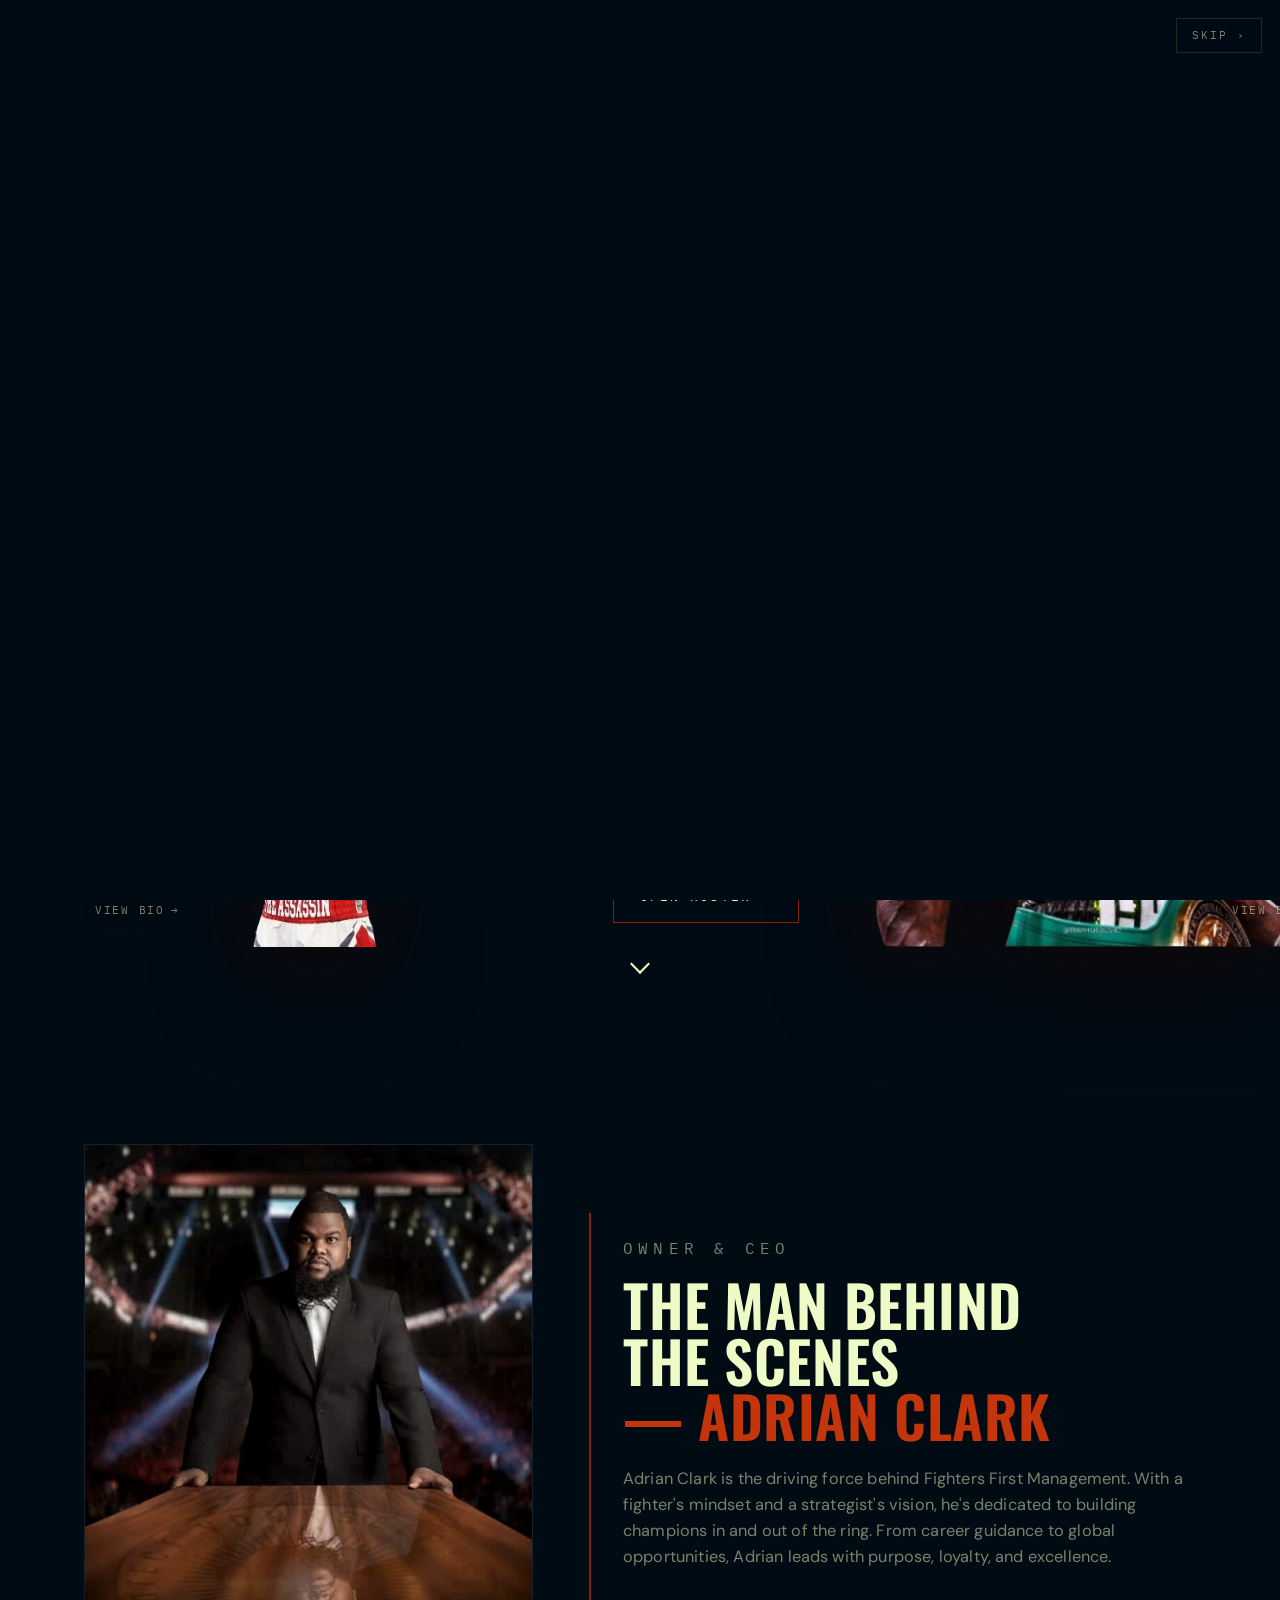
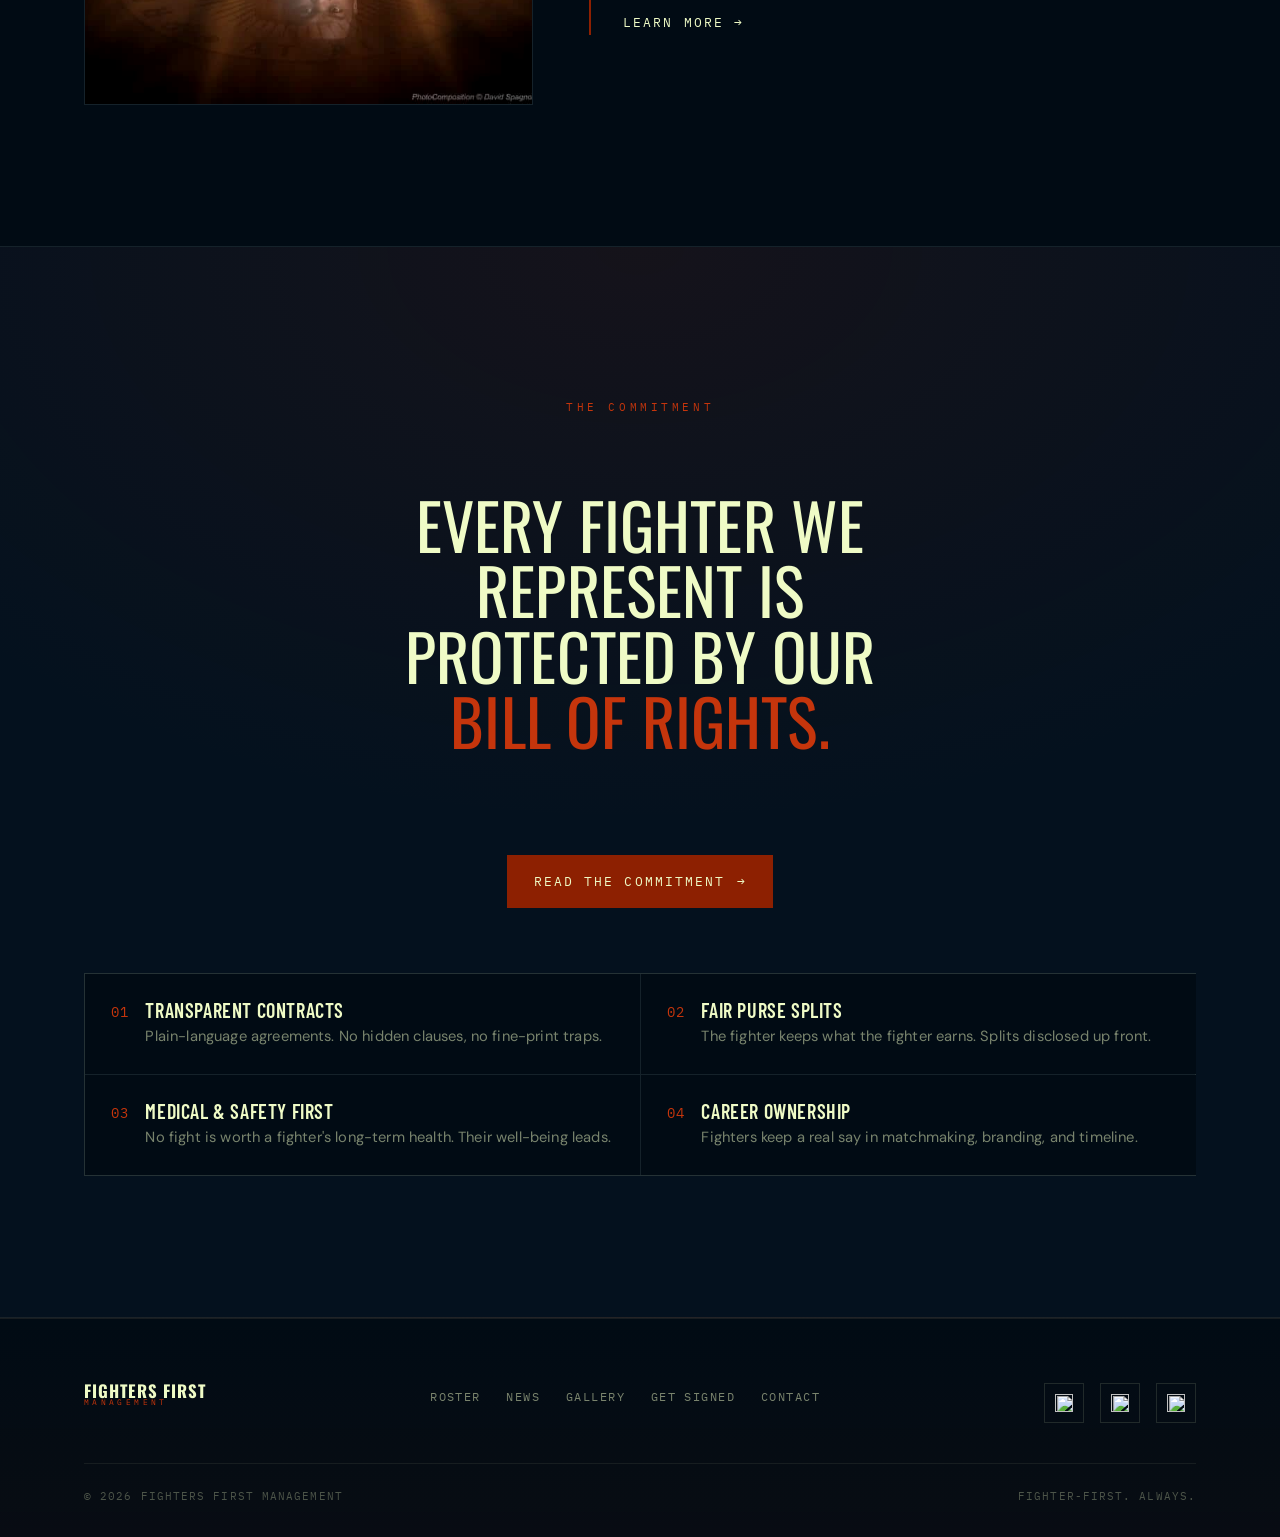
==== commit 68ec1096: "Wire in real fighter cutouts + owner portrait; refine hero composition - Add transparent-PNG cutouts" ====
--- a/index.html
+++ b/index.html
@@ -102,10 +102,8 @@
 
         <!-- CENTER — roster CTA (kept; works well) -->
         <div class="roster-cta reveal" data-delay="1">
-          <span class="rule" aria-hidden="true"></span>
           <h2 class="roster-cta__title">See More<br />Fighters<br />In The<br /><em>Roster</em></h2>
           <a class="btn" href="fighters.html">Open Roster <span class="arrow" aria-hidden="true">&rarr;</span></a>
-          <span class="rule" aria-hidden="true"></span>
         </div>
 
         <!-- RIGHT — Frank Martin.  Drop assets/frank-cutout.png for a clean cutout. -->
--- a/styles.css
+++ b/styles.css
@@ -1181,16 +1181,29 @@
   gap: 1.25rem;
 }
 @media (min-width: 920px) {
-  .hero__stage { grid-template-columns: 1fr minmax(220px, auto) 1fr; align-items: center; gap: 0; }
-}
-
-/* center CTA */
-.roster-cta { z-index: 6; }
+  .hero__stage {
+    grid-template-columns: 1fr minmax(260px, 0.8fr) 1fr;
+    align-items: stretch;
+    gap: 0;
+    min-height: clamp(460px, 60vh, 640px);
+  }
+}
+
+/* center CTA — headline pinned to top, button to the bottom baseline */
+.roster-cta {
+  z-index: 6;
+  display: flex;
+  flex-direction: column;
+  align-items: center;
+  justify-content: space-between;
+  gap: 1.5rem;
+  padding-block: clamp(0.5rem, 2vw, 1.5rem);
+}
 .roster-cta__title {
   font-family: var(--font-display);
   font-weight: 700;
-  font-size: clamp(2.4rem, 6vw, 4.4rem);
-  line-height: 0.9;
+  font-size: clamp(2.1rem, 5vw, 3.7rem);
+  line-height: 0.92;
   letter-spacing: 0.01em;
   text-transform: uppercase;
   color: var(--text);
@@ -1230,8 +1243,8 @@
   text-shadow: 0 2px 14px rgba(1, 11, 20, 0.92), 0 0 4px rgba(1, 11, 20, 0.8);
 }
 .fighter__first { font-family: var(--font-mono); font-size: 0.72rem; letter-spacing: 0.28em; text-transform: uppercase; color: var(--text-muted); }
-.fighter__last { font-family: var(--font-display); font-size: clamp(1.7rem, 3.4vw, 2.6rem); line-height: 0.9; text-transform: uppercase; }
-.fighter__last::after { content: ""; display: block; width: 42px; height: 3px; margin-top: 0.5rem; background: var(--accent); box-shadow: 0 0 14px var(--accent-glow); }
+.fighter__last { font-family: var(--font-display); font-size: clamp(1.5rem, 2.8vw, 2.2rem); line-height: 0.9; text-transform: uppercase; }
+.fighter__last::after { content: ""; display: block; width: 38px; height: 3px; margin-top: 0.45rem; background: var(--accent); box-shadow: 0 0 14px var(--accent-glow); }
 .fighter__nick { font-style: italic; color: var(--text-muted); font-size: 0.9rem; margin-top: 0.45rem; }
 .fighter__data { font-family: var(--font-mono); font-size: 0.78rem; letter-spacing: 0.12em; text-transform: uppercase; color: var(--accent-bright); min-height: 1.1em; margin-top: 0.2rem; }
 .fighter__view { font-family: var(--font-mono); font-size: 0.7rem; letter-spacing: 0.16em; text-transform: uppercase; color: var(--text-muted); display: inline-flex; gap: 0.4rem; margin-top: 0.5rem; transition: color 0.3s var(--ease); }
@@ -1246,11 +1259,13 @@
 
 /* desktop: bleed the cutouts outward, anchor labels toward the centre */
 @media (min-width: 920px) {
-  .fighter { width: min(38vw, 540px); align-self: center; }
-  .fighter--left  { justify-self: start; transform: translateX(clamp(-90px, -6vw, -30px)); }
-  .fighter--right { justify-self: end;   transform: translateX(clamp(30px, 6vw, 90px)); }
-  .fighter--left  .fighter__label { right: 6%; left: auto; text-align: left; align-items: flex-start; }
-  .fighter--right .fighter__label { left: 6%; right: auto; text-align: left; align-items: flex-start; }
+  .fighter { width: min(40vw, 560px); align-self: end; }
+  .fighter--left  { justify-self: start; transform: translateX(clamp(-100px, -7vw, -40px)); }
+  .fighter--right { justify-self: end;   transform: translateX(clamp(40px, 7vw, 100px)); }
+  /* names sit low over each fighter, mirrored to frame the center */
+  .fighter__label { bottom: clamp(0.75rem, 3vh, 2.5rem); }
+  .fighter--left  .fighter__label { left: 6%;  right: auto; text-align: left;  align-items: flex-start; }
+  .fighter--right .fighter__label { right: 6%; left: auto;  text-align: right; align-items: flex-end; }
 }
 /* mobile: stack logo, Brian, CTA, Frank; centre the labels under each figure */
 @media (max-width: 919px) {
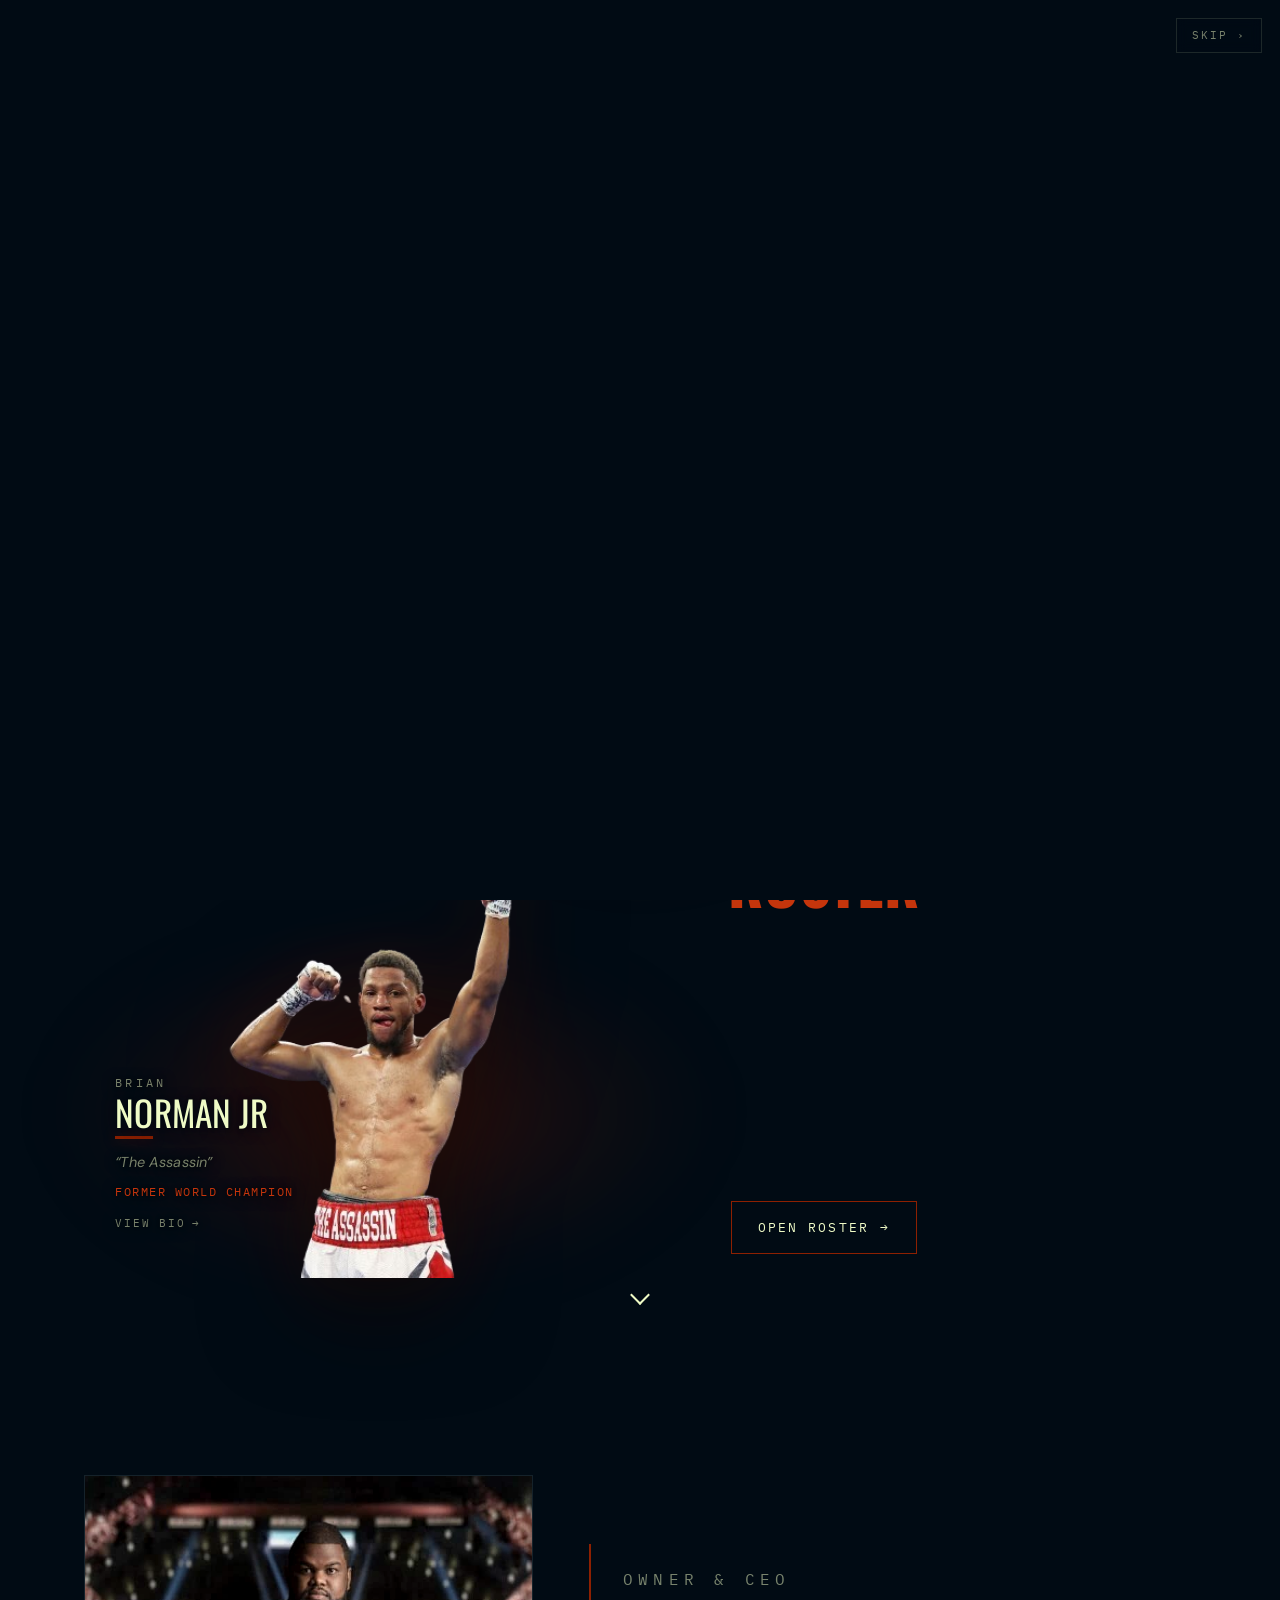
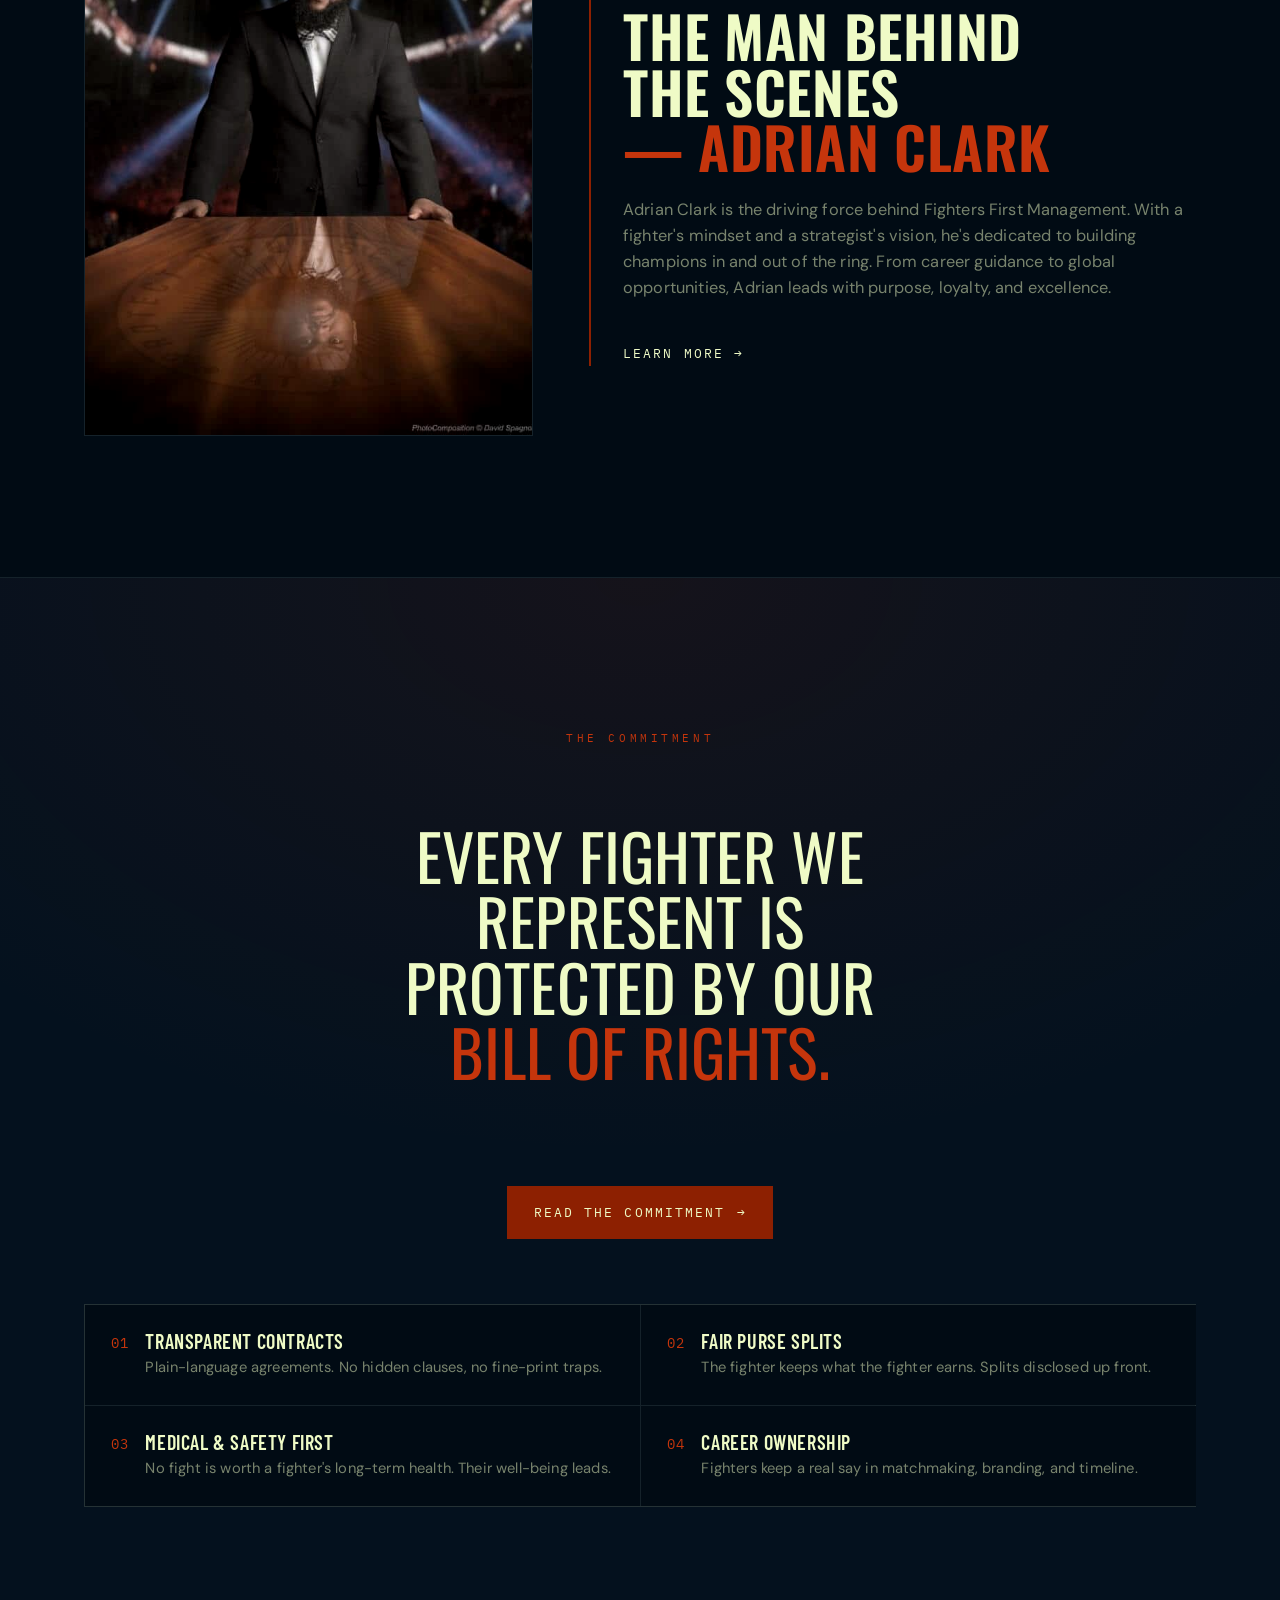
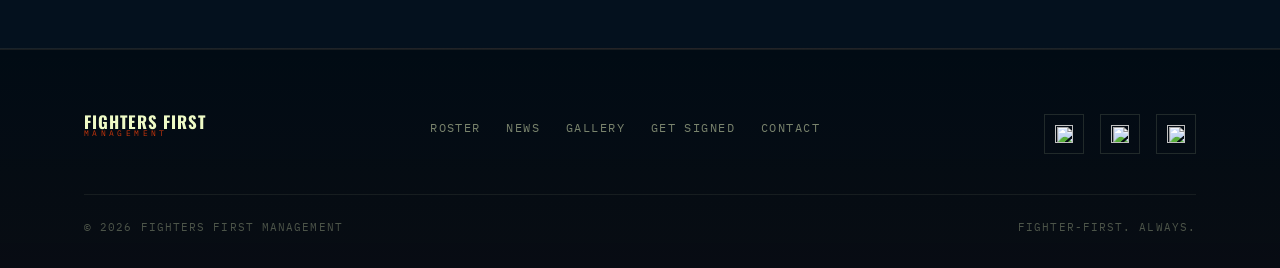
==== commit 2eb3ace7: "Use real logo emblem as hero logo poster/fallback Extract the assembled Fighters First emblem from t" ====
--- a/index.html
+++ b/index.html
@@ -70,15 +70,11 @@
       <!-- LOGO (top center). The intro video shrinks into this box. -->
       <div class="hero__logo">
         <div class="logo-anim-container" role="img" aria-label="Fighters First Management logo">
-          <video class="logo-video" muted loop playsinline autoplay preload="auto">
+          <video class="logo-video" muted loop playsinline autoplay preload="auto" poster="assets/logo-emblem.png">
             <source src="assets/ff-animation.mp4" type="video/mp4" />
           </video>
-          <!-- fallback wordmark if video can't play -->
-          <div class="logo-fallback" aria-hidden="true">
-            <span class="emblem"></span>
-            <span class="mark">Fighters First</span>
-            <span class="sub">Management</span>
-          </div>
+          <!-- still emblem shows if the video can't play -->
+          <img class="logo-emblem" src="assets/logo-emblem.png" alt="" aria-hidden="true" decoding="async" />
         </div>
       </div>
 
--- a/styles.css
+++ b/styles.css
@@ -1146,15 +1146,29 @@
 .hero__beams::after  { transform: translateX(-50%) rotate(21deg); }
 
 /* logo, top center, borderless (floats on the arena) */
-.hero__logo { position: relative; z-index: 3; width: min(72vw, 440px); margin-top: clamp(0.25rem, 2vw, 1rem); }
+.hero__logo { position: relative; z-index: 3; width: min(74vw, 480px); margin-top: clamp(0.25rem, 2vw, 1rem); }
 .hero__logo .logo-anim-container {
   width: 100%;
-  aspect-ratio: 16 / 10;
+  aspect-ratio: 1 / 1;
   border: none;
   box-shadow: none;
   background: transparent;
   padding: 0;
   overflow: visible;
+}
+/* still emblem (poster + fallback), feathered so its dark frame floats */
+.logo-emblem {
+  position: absolute;
+  inset: 0;
+  width: 100%;
+  height: 100%;
+  object-fit: contain;
+  z-index: 0;
+}
+.logo-video,
+.logo-emblem {
+  -webkit-mask-image: radial-gradient(84% 80% at 50% 47%, #000 64%, transparent 100%);
+          mask-image: radial-gradient(84% 80% at 50% 47%, #000 64%, transparent 100%);
 }
 .hero__logo .logo-anim-container::before {
   content: "";
@@ -1182,10 +1196,10 @@
 }
 @media (min-width: 920px) {
   .hero__stage {
-    grid-template-columns: 1fr minmax(260px, 0.8fr) 1fr;
+    grid-template-columns: 1fr minmax(240px, 0.66fr) 1fr;
     align-items: stretch;
     gap: 0;
-    min-height: clamp(460px, 60vh, 640px);
+    min-height: clamp(540px, 74vh, 820px);
   }
 }
 
@@ -1212,11 +1226,21 @@
 
 /* fighters — frameless cutouts that fade into the background */
 .fighter { position: relative; z-index: 1; display: block; text-decoration: none; align-self: end; min-width: 0; }
+/* controlled red ember glow pooled behind each fighter */
+.fighter::before {
+  content: "";
+  position: absolute;
+  inset: 8% -12% -4% -12%;
+  z-index: -1;
+  background: radial-gradient(58% 56% at 50% 58%, rgba(141, 32, 1, 0.34), rgba(141, 32, 1, 0.10) 45%, transparent 72%);
+  filter: blur(34px);
+  pointer-events: none;
+}
 .fighter__cut {
   display: block;
   width: 100%;
   height: auto;
-  max-height: 78vh;
+  max-height: 88vh;
   object-fit: contain;
   transition: filter 0.55s var(--ease), transform 0.55s var(--ease);
 }
@@ -1259,17 +1283,17 @@
 
 /* desktop: bleed the cutouts outward, anchor labels toward the centre */
 @media (min-width: 920px) {
-  .fighter { width: min(40vw, 560px); align-self: end; }
-  .fighter--left  { justify-self: start; transform: translateX(clamp(-100px, -7vw, -40px)); }
-  .fighter--right { justify-self: end;   transform: translateX(clamp(40px, 7vw, 100px)); }
+  .fighter { width: min(50vw, 720px); align-self: end; }
+  .fighter--left  { justify-self: start; transform: translateX(clamp(-200px, -12vw, -80px)); }
+  .fighter--right { justify-self: end;   transform: translateX(clamp(80px, 12vw, 200px)); }
   /* names sit low over each fighter, mirrored to frame the center */
-  .fighter__label { bottom: clamp(0.75rem, 3vh, 2.5rem); }
-  .fighter--left  .fighter__label { left: 6%;  right: auto; text-align: left;  align-items: flex-start; }
-  .fighter--right .fighter__label { right: 6%; left: auto;  text-align: right; align-items: flex-end; }
+  .fighter__label { bottom: clamp(1rem, 5vh, 4rem); }
+  .fighter--left  .fighter__label { left: 8%;  right: auto; text-align: left;  align-items: flex-start; }
+  .fighter--right .fighter__label { right: 8%; left: auto;  text-align: right; align-items: flex-end; }
 }
 /* mobile: stack logo, Brian, CTA, Frank; centre the labels under each figure */
 @media (max-width: 919px) {
-  .fighter { width: min(74vw, 360px); margin-inline: auto; }
+  .fighter { width: min(88vw, 440px); margin-inline: auto; }
   .fighter__label { position: relative; bottom: auto; margin-top: -2.5rem; align-items: center; text-align: center; width: 100%; }
   .fighter__last::after { margin-inline: auto; }
 }
